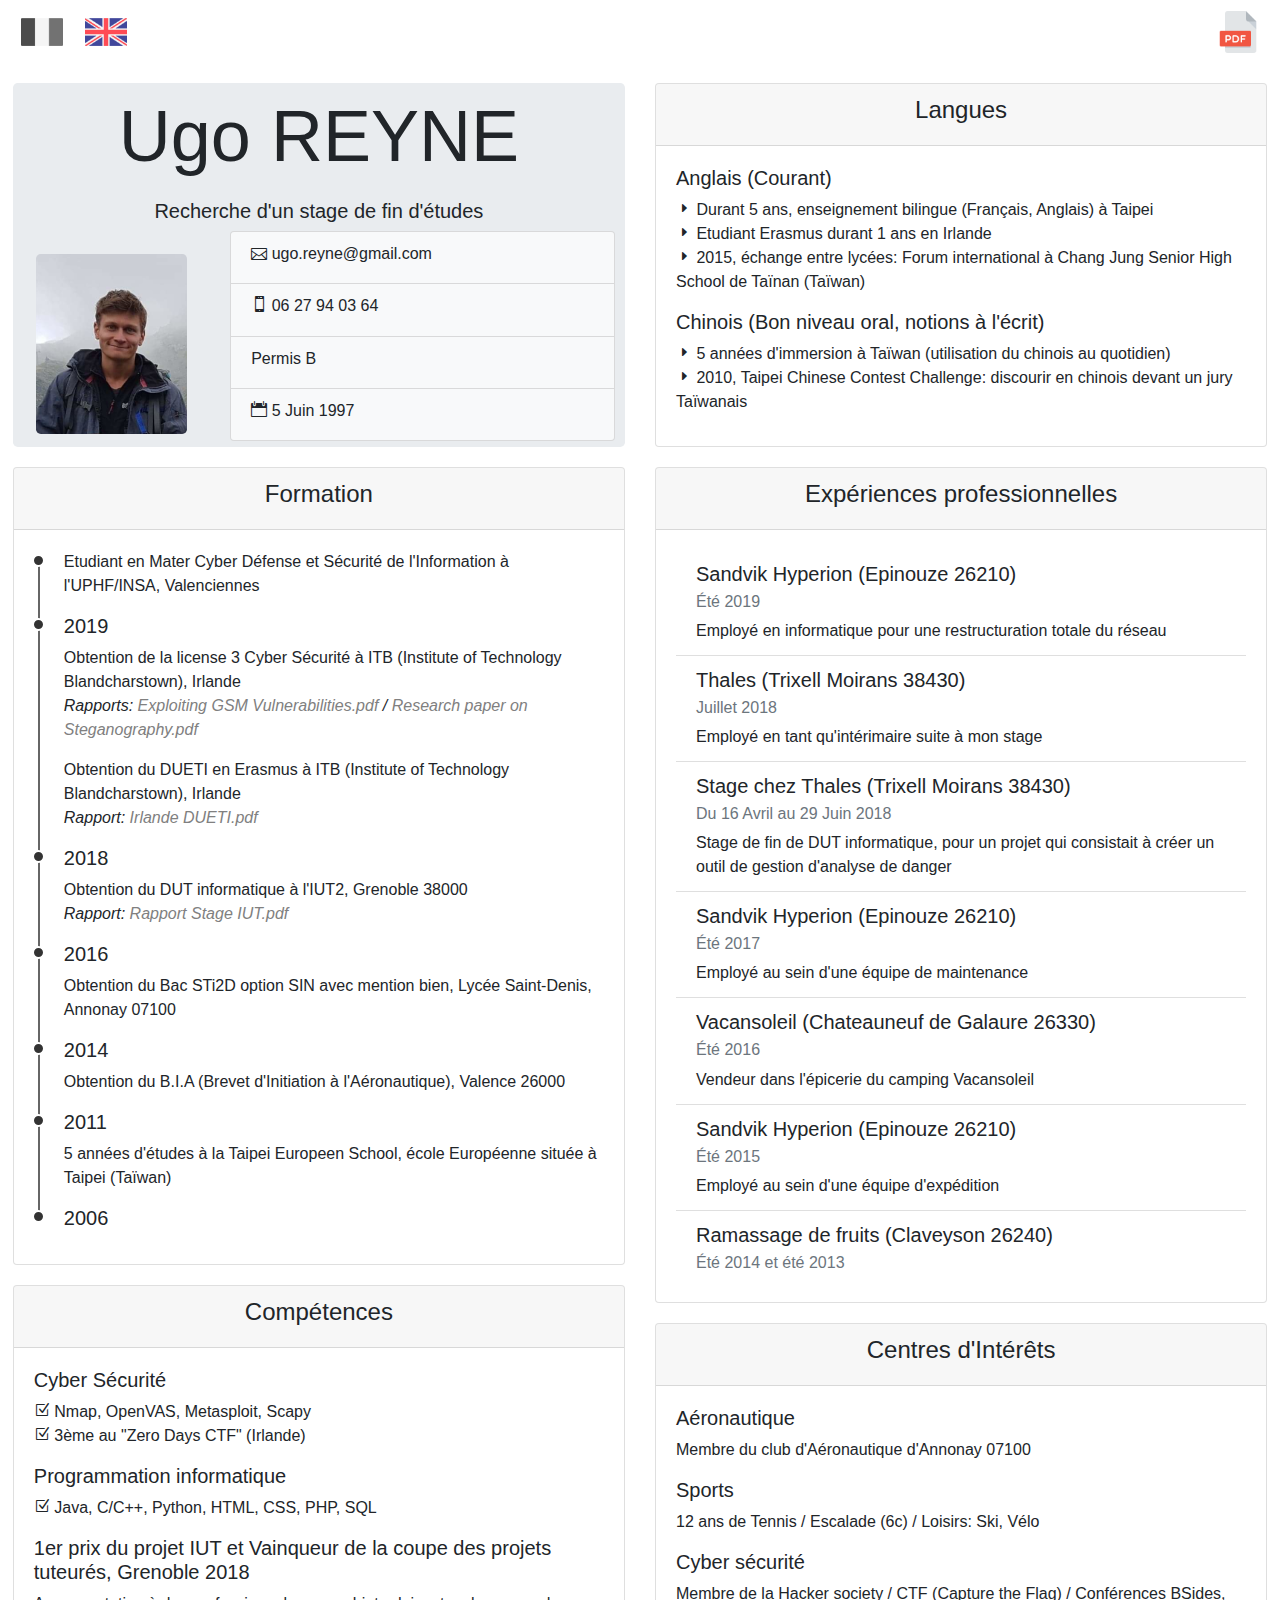
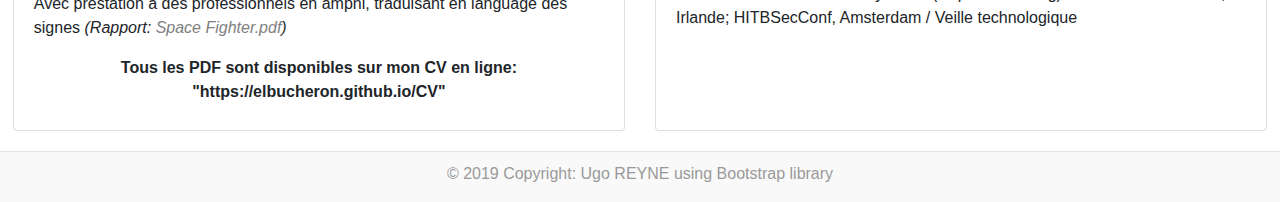
==== index.html @ 51e9a71b "Added preference text" ====
<!DOCTYPE html>
<html lang="fr">
  <head>
    <title>CV Ugo REYNE</title>
    <meta charset="utf-8">
    <meta http-equiv="X-UA-Compatible" content="IE=edge">
    <meta name="viewport" content="width=device-width, initial-scale=1">
    <link href="bootstrap/css/bootstrap.min.css" rel="stylesheet">
    <link href="css/style.css" rel="stylesheet">
    <link href="css/responsive.css" rel="stylesheet">
    <link href="css/font.css" rel="stylesheet">
  </head>
  <body>

    <!-- Header -->
    <div class="header fixed-top">
      <div id="header-sroll" class="text-right">
        <a class="btn disable"><img src="img/fr.png" height="42" alt=""></a>
        <a href="en.html" class="btn"><img src="img/en.png" height="42" alt=""></a>
        <h3>Ugo REYNE</h3>
        <a href="files/CV_fr.pdf" class="btn"><img src="img/pdf.png" height="42" alt=""></a>
      </div>
    </div>
    <!-- ////////////////////////////////////////////////// -->


    <div class="row entete">
      <!-- Entête -->
      <div class="col-sm-6">
        <div class="jumbotron">
          <h1 class="display-3">Ugo REYNE</h1>
          <h5 class="text-center">Recherche d'un stage de fin d'études</h5>
          <div class="row">
            <div class="col-sm-4">
              <img src="img/profile.png">
            </div>
            <div class="col-sm-8">
              <ul class="list-group mb-3">
                <li class="list-group-item d-flex justify-content-between bg-light">
                  <div>
                    <h6><i aria-hidden="true" data-icon="&#xe010;"></i> ugo.reyne@gmail.com</h6>
                  </div>
                </li>
                <li class="list-group-item d-flex justify-content-between bg-light">
                  <div>
                    <h6><i aria-hidden="true" data-icon="&#xe00b;"></i> 06 27 94 03 64</h6>
                  </div>
                </li>
                <li class="list-group-item d-flex justify-content-between bg-light">
                  <div>
                    <h6>Permis B</h6>
                  </div>
                </li>
                <li class="list-group-item d-flex justify-content-between bg-light">
                  <div>
                    <h6><i aria-hidden="true" data-icon="&#xe023;"></i> 5 Juin 1997</h6>
                  </div>
                </li>
              </ul>
            </div>
          </div>
        </div>
      </div>
      <!-- ////////////////////////////////////////////////// -->


      <!-- Langues -->
        <div class="col-sm-6">
          <div class="card entete-right">
            <div class="card-header text-center"><h4>Langues</h4></div>
            <div class="card-body">
              <h5>Anglais (Courant)</h5>
              <p><i aria-hidden="true" data-icon="&#x45;"></i> Durant 5 ans, enseignement bilingue (Français, Anglais) à Taipei <br>
                 <i aria-hidden="true" data-icon="&#x45;"></i> Etudiant Erasmus durant 1 ans en Irlande <br>
                 <i aria-hidden="true" data-icon="&#x45;"></i> 2015, échange entre lycées: Forum international à Chang Jung Senior High School de Taïnan (Taïwan)</p>

              <h5>Chinois (Bon niveau oral, notions à l'écrit)</h5>
              <p><i aria-hidden="true" data-icon="&#x45;"></i> 5 années d'immersion à Taïwan (utilisation du chinois au quotidien) <br>
                 <i aria-hidden="true" data-icon="&#x45;"></i> 2010, Taipei Chinese Contest Challenge: discourir en chinois devant un jury Taïwanais</p>
            </div>
          </div>
        </div>
        <!-- //////////////////////////////////////////////////////////////////// -->
      </div>


    <div class="row">
      <div class="col-sm-6">
        <!-- Formations -->
        <div class="card">
          <div class="card-header text-center"><h4>Formation</h4></div>
          <div class="card-body">
            <div class="info_timeline">
              <ul>
                  <li class="clearfix top">
                      <div class="dot"><b></b></div>
                      <div class="con">
                          <!-- <h5>Aujourd'hui</h5> -->
                          <p>Etudiant en Mater Cyber Défense et Sécurité de l'Information à l'UPHF/INSA, Valenciennes</p>
                      </div>
                  </li>
                  <li class="clearfix">
                      <div class="dot"><b></b></div>
                      <div class="con">
                          <h5>2019</h5>
                          <p>
                            Obtention de la license 3 Cyber Sécurité à ITB (Institute of Technology Blandcharstown), Irlande <br>
                            <em>Rapports: <a href="files/reports/Exploiting_GSM_Vulnerabilities.pdf">Exploiting GSM Vulnerabilities.pdf</a>
                             / <a href="files/reports/Research_paper_on_Steganography.pdf">Research paper on Steganography.pdf</a></em>
                          </p>

                          <p>
                            Obtention du DUETI en Erasmus à ITB (Institute of Technology Blandcharstown), Irlande <br>
                            <em>Rapport: <a href="files/reports/Irlande_DUETI_REYNE_Ugo.pdf">Irlande DUETI.pdf</a></em>
                          <p>
                      </div>
                  </li>
                  <li class="clearfix">
                      <div class="dot"><b></b></div>
                      <div class="con">
                          <h5>2018</h5>
                          <p>
                            Obtention du DUT informatique à l'IUT2, Grenoble 38000 <br>
                            <em>Rapport: <a href="files/reports/Rapport-Stage-IUT_REYNE-Ugo.pdf">Rapport Stage IUT.pdf</a></em>
                          </p>
                      </div>
                  </li>
                  <li class="clearfix">
                      <div class="dot"><b></b></div>
                      <div class="con">
                          <h5>2016</h5>
                          <p>Obtention du Bac STi2D option SIN avec mention bien, Lycée Saint-Denis, Annonay 07100</p>
                      </div>
                  </li>
                  <li class="clearfix">
                      <div class="dot"><b></b></div>
                      <div class="con">
                          <h5>2014</h5>
                          <p>Obtention du B.I.A (Brevet d'Initiation à l'Aéronautique), Valence 26000</p>
                      </div>
                  </li>
                  <li class="clearfix">
                      <div class="dot"><b></b></div>
                      <div class="con">
                          <h5>2011</h5>
                          <p>5 années d'études à la Taipei Europeen School, école Européenne située à Taipei (Taïwan)</p>
                      </div>
                  </li>
                  <li class="clearfix bottom">
                      <div class="dot"><b></b></div>
                      <div class="con">
                          <h5>2006</h5>
                      </div>
                  </li>
              </ul>
            </div>
          </div>
        </div>
        <!-- //////////////////////////////////////////////////////////////////// -->


        <!-- Compétences -->
        <div class="card card-bottom">
          <div class="card-header text-center"><h4>Compétences</h4></div>
          <div class="card-body">
            <h5>Cyber Sécurité</h5>
            <p><i aria-hidden="true" data-icon="&#x5a;"></i> Nmap, OpenVAS, Metasploit, Scapy<br>
               <i aria-hidden="true" data-icon="&#x5a;"></i> 3ème au "Zero Days CTF" (Irlande)</p>

            <h5>Programmation informatique</h5>
            <p><i aria-hidden="true" data-icon="&#x5a;"></i> Java, C/C++, Python, HTML, CSS, PHP, SQL</p>

            <h5>1er prix du projet IUT et Vainqueur de la coupe des projets tuteurés, Grenoble 2018</h5>
            <p>
              Avec prestation à des professionnels en amphi, traduisant en language des signes
              <em>(Rapport: <a href="files/reports/Space_Fighter.pdf">Space Fighter.pdf</a>)</em>
            </p>

            <p class="text-center"><b>Tous les PDF sont disponibles sur mon CV en ligne: "https://elbucheron.github.io/CV"</b></p>
          </div>
        </div>
        <!-- //////////////////////////////////////////////////////////////////// -->
      </div>


      <div class="col-sm-6">
        <!-- Experiences Professionnelles -->
        <div class="card">
          <div class="card-header text-center"><h4>Expériences professionnelles</h4></div>
          <div class="card-body">
            <ul class="list-group list-group-flush">
              <li class="list-group-item">
                <h5 class="card-title">Sandvik Hyperion (Epinouze 26210)</h5>
                <h6 class="card-subtitle mb-2 text-muted">Été 2019</h6>
                <p class="card-text">Employé en informatique pour une restructuration totale du réseau</p>
              </li>

              <li class="list-group-item">
                <h5 class="card-title">Thales (Trixell Moirans 38430)</h5>
                <h6 class="card-subtitle mb-2 text-muted">Juillet 2018</h6>
                <p class="card-text">Employé en tant qu'intérimaire suite à mon stage</p>
              </li>

              <li class="list-group-item">
                <h5 class="card-title">Stage chez Thales (Trixell Moirans 38430)</h5>
                <h6 class="card-subtitle mb-2 text-muted">Du 16 Avril au 29 Juin 2018</h6>
                <p class="card-text">Stage de fin de DUT informatique, pour un projet qui consistait à créer un outil de gestion d'analyse de danger</p>
              </li>

              <li class="list-group-item">
                <h5 class="card-title">Sandvik Hyperion (Epinouze 26210)</h5>
                <h6 class="card-subtitle mb-2 text-muted">Été 2017</h6>
                <p class="card-text">Employé au sein d'une équipe de maintenance</p>
              </li>

              <li class="list-group-item">
                <h5 class="card-title">Vacansoleil (Chateauneuf de Galaure 26330)</h5>
                <h6 class="card-subtitle mb-2 text-muted">Été 2016</h6>
                <p class="card-text">Vendeur dans l'épicerie du camping Vacansoleil</p>
              </li>

              <li class="list-group-item">
                <h5 class="card-title">Sandvik Hyperion (Epinouze 26210)</h5>
                <h6 class="card-subtitle mb-2 text-muted">Été 2015</h6>
                <p class="card-text">Employé au sein d'une équipe d'expédition</p>
              </li>

              <li class="list-group-item">
                <h5 class="card-title">Ramassage de fruits (Claveyson 26240)</h5>
                <h6 class="card-subtitle mb-2 text-muted">Été 2014 et été 2013</h6>
              </li>
            </ul>
          </div>
        </div>
        <!-- //////////////////////////////////////////////////////////////////// -->


        <!-- Centres d'Intérêt -->
        <div class="card card-bottom">
          <div class="card-header text-center"><h4>Centres d'Intérêts</h4></div>
          <div class="card-body">
            <h5>Aéronautique</h5>
            <p>Membre du club d'Aéronautique d'Annonay 07100</p>

            <h5>Sports</h5>
            <p>12 ans de Tennis / Escalade (6c) / Loisirs: Ski, Vélo</p>

            <h5>Cyber sécurité</h5>
            <p>Membre de la Hacker society / CTF (Capture the Flag) / Conférences BSides, Irlande; HITBSecConf, Amsterdam / Veille technologique</p>
          </div>
        </div>
        <!-- //////////////////////////////////////////////////////////////////// -->
      </div>

  </body>


  <!-- Footer -->
  <footer class="blog-footer">
    <p>© 2019 Copyright: Ugo REYNE using Bootstrap library</p>
  </footer>
  <!-- Footer -->


  <script src="https://ajax.googleapis.com/ajax/libs/jquery/1.12.4/jquery.min.js"></script>
  <script src="bootstrap/js/bootstrap.min.js"></script>
  <script src="js/header.js"></script>
</html>
---- css/style.css ----
body {
	width: 99%;
	padding-left: 1%;
	padding-top: 1%;
}

.col-sm-6 {
	display: flex;
	flex-direction: column;
	align-items: stretch;
}

.card {
	margin-bottom: 20px;
}

.card-body {
	padding-bottom: 10px;
}

.card-bottom {
	flex: 1;
}

.entete {
	margin-top: 70px;
}

.entete img {
	max-width: 90%;
	max-height: 80%;
	border-radius: .3rem;
	width: auto;
    height: auto;
    position: absolute;
    top: 0;
    bottom: 0;
    left: 0;
    right: 0;
    margin: auto;
}

i {
	font-style: normal;
}

a {
  color: gray;
  text-decoration: none;
}

a:hover {
  color: white;
  background-color: gray;
  text-decoration: none;
}

.entete-right {
	height: 100%;
}

.jumbotron {
	padding: 10px;
	height: calc(100% - 20px);
	margin: 0px;
}

.jumbotron .display-3 {
	margin-bottom: 20px;
	margin-top: 0px;
	text-align: center;
}

.blog-footer {
    width: 100%;
    color: #999;
    padding-top: 10px;
    text-align: center;
    background-color: #f9f9f9;
    border-top: .05rem solid #e5e5e5;
}

/*Header*/
.header {
    height: 65px;
}

#header-sroll {
	display: flex;
	flex-direction: row;
	justify-content: center;
    position:fixed;
    height: 65px;
    padding: 10px;
    left:0;
    top:0;
    width:100%;
    -ms-transition:     all 0.3s ease-out;
    -moz-transition:    all 0.3s ease-out;
    -webkit-transition: all 0.3s ease-out;
    -o-transition:      all 0.3s ease-out;
    transition:         all 0.3s ease-out;
}

#header-sroll .btn {
	padding: 0px;
	margin-left: 10px;
	margin-right: 10px;
}

#header-sroll .disable {
	cursor: not-allowed;
	-webkit-filter: grayscale(100%);
	filter: grayscale(100%);
}

#header-sroll h3 {
	visibility: hidden;
	text-align: center;
	flex: 1;
}

#header-sroll img:hover {
  -webkit-filter: grayscale(100%) blur(1px);
  filter: grayscale(100%) blur(1px);
}

#header-sroll.small {
  background:#e9ecef;
  padding: 3px;
  height: 45px;
  width: 99.5%;
  line-height: 35px;
  border: .05rem solid #ccc;
  margin: 4px;
  border-radius: 5px;
}

#header-sroll.small img {
	height: 32px;
}

#header-sroll.small h3 {
	visibility: visible;
}
/*//////////////////////////////////////////////////////*/


/*Timeline*/
.info_timeline ul li {
	list-style: none;
	position: relative;
	overflow: hidden;
}

.info_timeline ul {
	padding: 0px;
}

.info_timeline ul li .dot {
	width: 2px; height: 100%;
	position: absolute;
	left: 4px; top: 0;
	background-color: #666;
}
.info_timeline ul li .dot b {
	border-radius: 100%;
	-webkit-border-radius: 100%;
	-moz-border-radius: 100%;
	width: 13px; height: 13px;
	position: absolute;
	left: -6px;
	top: 4px;
	background-color: #333;
	border: 2px #fff solid;
}
.info_timeline ul li.top .dot {
	top: 10px;
}
.info_timeline ul li.top .dot b {
	top: -6px;
}
.info_timeline ul li.bottom .dot {
	height: 10px;
}
.info_timeline ul li.top .dot b {
	top: -6px;
}
.info_timeline ul li .con {
	padding-left: 30px;
}
.info_timeline ul li .con p.desc,.info_timeline ul.focus li.curr .con p.desc {
	color: #999;
}
.info_timeline ul.focus li.curr .dot b {
	background-color: #109d59;
}
.info_timeline ul.focus li .dot,.info_timeline ul.focus li .dot b {
	background-color: #bbb;
}
.info_timeline ul.focus li .con h3,.info_timeline ul.focus li .con p,.info_timeline ul.focus li .con p.desc {
	color: #bbb;
}

.info_timeline dl dt {
	float: left;
	line-height: 25px;
	color: #999;
}
.info_timeline dl dt h6 {
	font-size: 16px;
	color: #595959;
	font-style: italic;
}
.info_timeline h2 {
	font-size: 20px;
	color: #333;
	padding-top: 10px;
	padding-left: 30%;
}
.info_timeline dl dt em {
	color: #ccc;
	margin-left: 3px;
}
.info_timeline dl dd {
	float: right;
	line-height: 25px;
}
.info_timeline dl dd b,.info_timeline dl dd em {
	border-radius: 100%;
	-webkit-border-radius: 100%;
	-moz-border-radius: 100%;
	float: left; width: 10px;
	height: 10px;
	margin: 7px 5px 0 0;
}
.info_timeline dl dd b {
	background-color: #666;
}
.info_timeline dl dd em {
	background-color: #ddd;
}
/*//////////////////////////////////////////////////////*/
---- css/responsive.css ----
@media print {
	body {
		padding: 0px;
		width: 100%;
	}

	.header, .blog-footer {
		display: none;
	}

	.entete {
		margin-top: 0px;
	}

	.info_timeline ul li .con h5 {
		margin-bottom: 0;
	}
	.info_timeline ul li .con p {
		margin-bottom: 12px;
	}
}
---- css/font.css ----
@font-face {
	font-family: 'ElegantIcons';
	src:url('../fonts/ElegantIcons.eot');
	src:url('../fonts/ElegantIcons.eot?#iefix') format('embedded-opentype'),
		url('../fonts/ElegantIcons.woff') format('woff'),
		url('../fonts/ElegantIcons.ttf') format('truetype'),
		url('../fonts/ElegantIcons.svg#ElegantIcons') format('svg');
	font-weight: normal;
	font-style: normal;
}

/* Use the following CSS code if you want to use data attributes for inserting your icons */
[data-icon]:before {
	font-family: 'ElegantIcons';
	content: attr(data-icon);
	speak: none;
	font-weight: normal;
	font-variant: normal;
	text-transform: none;
	line-height: 1;
	-webkit-font-smoothing: antialiased;
	-moz-osx-font-smoothing: grayscale;
}

/* Use the following CSS code if you want to have a class per icon */
/*
Instead of a list of all class selectors,
you can use the generic selector below, but it's slower:
[class*="your-class-prefix"] {
*/
.arrow_up, .arrow_down, .arrow_left, .arrow_right, .arrow_left-up, .arrow_right-up, .arrow_right-down, .arrow_left-down, .arrow-up-down, .arrow_up-down_alt, .arrow_left-right_alt, .arrow_left-right, .arrow_expand_alt2, .arrow_expand_alt, .arrow_condense, .arrow_expand, .arrow_move, .arrow_carrot-up, .arrow_carrot-down, .arrow_carrot-left, .arrow_carrot-right, .arrow_carrot-2up, .arrow_carrot-2down, .arrow_carrot-2left, .arrow_carrot-2right, .arrow_carrot-up_alt2, .arrow_carrot-down_alt2, .arrow_carrot-left_alt2, .arrow_carrot-right_alt2, .arrow_carrot-2up_alt2, .arrow_carrot-2down_alt2, .arrow_carrot-2left_alt2, .arrow_carrot-2right_alt2, .arrow_triangle-up, .arrow_triangle-down, .arrow_triangle-left, .arrow_triangle-right, .arrow_triangle-up_alt2, .arrow_triangle-down_alt2, .arrow_triangle-left_alt2, .arrow_triangle-right_alt2, .arrow_back, .icon_minus-06, .icon_plus, .icon_close, .icon_check, .icon_minus_alt2, .icon_plus_alt2, .icon_close_alt2, .icon_check_alt2, .icon_zoom-out_alt, .icon_zoom-in_alt, .icon_search, .icon_box-empty, .icon_box-selected, .icon_minus-box, .icon_plus-box, .icon_box-checked, .icon_circle-empty, .icon_circle-slelected, .icon_stop_alt2, .icon_stop, .icon_pause_alt2, .icon_pause, .icon_menu, .icon_menu-square_alt2, .icon_menu-circle_alt2, .icon_ul, .icon_ol, .icon_adjust-horiz, .icon_adjust-vert, .icon_document_alt, .icon_documents_alt, .icon_pencil, .icon_pencil-edit_alt, .icon_pencil-edit, .icon_folder-alt, .icon_folder-open_alt, .icon_folder-add_alt, .icon_info_alt, .icon_error-oct_alt, .icon_error-circle_alt, .icon_error-triangle_alt, .icon_question_alt2, .icon_question, .icon_comment_alt, .icon_chat_alt, .icon_vol-mute_alt, .icon_volume-low_alt, .icon_volume-high_alt, .icon_quotations, .icon_quotations_alt2, .icon_clock_alt, .icon_lock_alt, .icon_lock-open_alt, .icon_key_alt, .icon_cloud_alt, .icon_cloud-upload_alt, .icon_cloud-download_alt, .icon_image, .icon_images, .icon_lightbulb_alt, .icon_gift_alt, .icon_house_alt, .icon_genius, .icon_mobile, .icon_tablet, .icon_laptop, .icon_desktop, .icon_camera_alt, .icon_mail_alt, .icon_cone_alt, .icon_ribbon_alt, .icon_bag_alt, .icon_creditcard, .icon_cart_alt, .icon_paperclip, .icon_tag_alt, .icon_tags_alt, .icon_trash_alt, .icon_cursor_alt, .icon_mic_alt, .icon_compass_alt, .icon_pin_alt, .icon_pushpin_alt, .icon_map_alt, .icon_drawer_alt, .icon_toolbox_alt, .icon_book_alt, .icon_calendar, .icon_film, .icon_table, .icon_contacts_alt, .icon_headphones, .icon_lifesaver, .icon_piechart, .icon_refresh, .icon_link_alt, .icon_link, .icon_loading, .icon_blocked, .icon_archive_alt, .icon_heart_alt, .icon_star_alt, .icon_star-half_alt, .icon_star, .icon_star-half, .icon_tools, .icon_tool, .icon_cog, .icon_cogs, .arrow_up_alt, .arrow_down_alt, .arrow_left_alt, .arrow_right_alt, .arrow_left-up_alt, .arrow_right-up_alt, .arrow_right-down_alt, .arrow_left-down_alt, .arrow_condense_alt, .arrow_expand_alt3, .arrow_carrot_up_alt, .arrow_carrot-down_alt, .arrow_carrot-left_alt, .arrow_carrot-right_alt, .arrow_carrot-2up_alt, .arrow_carrot-2dwnn_alt, .arrow_carrot-2left_alt, .arrow_carrot-2right_alt, .arrow_triangle-up_alt, .arrow_triangle-down_alt, .arrow_triangle-left_alt, .arrow_triangle-right_alt, .icon_minus_alt, .icon_plus_alt, .icon_close_alt, .icon_check_alt, .icon_zoom-out, .icon_zoom-in, .icon_stop_alt, .icon_menu-square_alt, .icon_menu-circle_alt, .icon_document, .icon_documents, .icon_pencil_alt, .icon_folder, .icon_folder-open, .icon_folder-add, .icon_folder_upload, .icon_folder_download, .icon_info, .icon_error-circle, .icon_error-oct, .icon_error-triangle, .icon_question_alt, .icon_comment, .icon_chat, .icon_vol-mute, .icon_volume-low, .icon_volume-high, .icon_quotations_alt, .icon_clock, .icon_lock, .icon_lock-open, .icon_key, .icon_cloud, .icon_cloud-upload, .icon_cloud-download, .icon_lightbulb, .icon_gift, .icon_house, .icon_camera, .icon_mail, .icon_cone, .icon_ribbon, .icon_bag, .icon_cart, .icon_tag, .icon_tags, .icon_trash, .icon_cursor, .icon_mic, .icon_compass, .icon_pin, .icon_pushpin, .icon_map, .icon_drawer, .icon_toolbox, .icon_book, .icon_contacts, .icon_archive, .icon_heart, .icon_profile, .icon_group, .icon_grid-2x2, .icon_grid-3x3, .icon_music, .icon_pause_alt, .icon_phone, .icon_upload, .icon_download, .social_facebook, .social_twitter, .social_pinterest, .social_googleplus, .social_tumblr, .social_tumbleupon, .social_wordpress, .social_instagram, .social_dribbble, .social_vimeo, .social_linkedin, .social_rss, .social_deviantart, .social_share, .social_myspace, .social_skype, .social_youtube, .social_picassa, .social_googledrive, .social_flickr, .social_blogger, .social_spotify, .social_delicious, .social_facebook_circle, .social_twitter_circle, .social_pinterest_circle, .social_googleplus_circle, .social_tumblr_circle, .social_stumbleupon_circle, .social_wordpress_circle, .social_instagram_circle, .social_dribbble_circle, .social_vimeo_circle, .social_linkedin_circle, .social_rss_circle, .social_deviantart_circle, .social_share_circle, .social_myspace_circle, .social_skype_circle, .social_youtube_circle, .social_picassa_circle, .social_googledrive_alt2, .social_flickr_circle, .social_blogger_circle, .social_spotify_circle, .social_delicious_circle, .social_facebook_square, .social_twitter_square, .social_pinterest_square, .social_googleplus_square, .social_tumblr_square, .social_stumbleupon_square, .social_wordpress_square, .social_instagram_square, .social_dribbble_square, .social_vimeo_square, .social_linkedin_square, .social_rss_square, .social_deviantart_square, .social_share_square, .social_myspace_square, .social_skype_square, .social_youtube_square, .social_picassa_square, .social_googledrive_square, .social_flickr_square, .social_blogger_square, .social_spotify_square, .social_delicious_square, .icon_printer, .icon_calulator, .icon_building, .icon_floppy, .icon_drive, .icon_search-2, .icon_id, .icon_id-2, .icon_puzzle, .icon_like, .icon_dislike, .icon_mug, .icon_currency, .icon_wallet, .icon_pens, .icon_easel, .icon_flowchart, .icon_datareport, .icon_briefcase, .icon_shield, .icon_percent, .icon_globe, .icon_globe-2, .icon_target, .icon_hourglass, .icon_balance, .icon_rook, .icon_printer-alt, .icon_calculator_alt, .icon_building_alt, .icon_floppy_alt, .icon_drive_alt, .icon_search_alt, .icon_id_alt, .icon_id-2_alt, .icon_puzzle_alt, .icon_like_alt, .icon_dislike_alt, .icon_mug_alt, .icon_currency_alt, .icon_wallet_alt, .icon_pens_alt, .icon_easel_alt, .icon_flowchart_alt, .icon_datareport_alt, .icon_briefcase_alt, .icon_shield_alt, .icon_percent_alt, .icon_globe_alt, .icon_clipboard {
	font-family: 'ElegantIcons';
	speak: none;
	font-style: normal;
	font-weight: normal;
	font-variant: normal;
	text-transform: none;
	line-height: 1;
	-webkit-font-smoothing: antialiased;
}
.arrow_up:before {
	content: "\21";
}
.arrow_down:before {
	content: "\22";
}
.arrow_left:before {
	content: "\23";
}
.arrow_right:before {
	content: "\24";
}
.arrow_left-up:before {
	content: "\25";
}
.arrow_right-up:before {
	content: "\26";
}
.arrow_right-down:before {
	content: "\27";
}
.arrow_left-down:before {
	content: "\28";
}
.arrow-up-down:before {
	content: "\29";
}
.arrow_up-down_alt:before {
	content: "\2a";
}
.arrow_left-right_alt:before {
	content: "\2b";
}
.arrow_left-right:before {
	content: "\2c";
}
.arrow_expand_alt2:before {
	content: "\2d";
}
.arrow_expand_alt:before {
	content: "\2e";
}
.arrow_condense:before {
	content: "\2f";
}
.arrow_expand:before {
	content: "\30";
}
.arrow_move:before {
	content: "\31";
}
.arrow_carrot-up:before {
	content: "\32";
}
.arrow_carrot-down:before {
	content: "\33";
}
.arrow_carrot-left:before {
	content: "\34";
}
.arrow_carrot-right:before {
	content: "\35";
}
.arrow_carrot-2up:before {
	content: "\36";
}
.arrow_carrot-2down:before {
	content: "\37";
}
.arrow_carrot-2left:before {
	content: "\38";
}
.arrow_carrot-2right:before {
	content: "\39";
}
.arrow_carrot-up_alt2:before {
	content: "\3a";
}
.arrow_carrot-down_alt2:before {
	content: "\3b";
}
.arrow_carrot-left_alt2:before {
	content: "\3c";
}
.arrow_carrot-right_alt2:before {
	content: "\3d";
}
.arrow_carrot-2up_alt2:before {
	content: "\3e";
}
.arrow_carrot-2down_alt2:before {
	content: "\3f";
}
.arrow_carrot-2left_alt2:before {
	content: "\40";
}
.arrow_carrot-2right_alt2:before {
	content: "\41";
}
.arrow_triangle-up:before {
	content: "\42";
}
.arrow_triangle-down:before {
	content: "\43";
}
.arrow_triangle-left:before {
	content: "\44";
}
.arrow_triangle-right:before {
	content: "\45";
}
.arrow_triangle-up_alt2:before {
	content: "\46";
}
.arrow_triangle-down_alt2:before {
	content: "\47";
}
.arrow_triangle-left_alt2:before {
	content: "\48";
}
.arrow_triangle-right_alt2:before {
	content: "\49";
}
.arrow_back:before {
	content: "\4a";
}
.icon_minus-06:before {
	content: "\4b";
}
.icon_plus:before {
	content: "\4c";
}
.icon_close:before {
	content: "\4d";
}
.icon_check:before {
	content: "\4e";
}
.icon_minus_alt2:before {
	content: "\4f";
}
.icon_plus_alt2:before {
	content: "\50";
}
.icon_close_alt2:before {
	content: "\51";
}
.icon_check_alt2:before {
	content: "\52";
}
.icon_zoom-out_alt:before {
	content: "\53";
}
.icon_zoom-in_alt:before {
	content: "\54";
}
.icon_search:before {
	content: "\55";
}
.icon_box-empty:before {
	content: "\56";
}
.icon_box-selected:before {
	content: "\57";
}
.icon_minus-box:before {
	content: "\58";
}
.icon_plus-box:before {
	content: "\59";
}
.icon_box-checked:before {
	content: "\5a";
}
.icon_circle-empty:before {
	content: "\5b";
}
.icon_circle-slelected:before {
	content: "\5c";
}
.icon_stop_alt2:before {
	content: "\5d";
}
.icon_stop:before {
	content: "\5e";
}
.icon_pause_alt2:before {
	content: "\5f";
}
.icon_pause:before {
	content: "\60";
}
.icon_menu:before {
	content: "\61";
}
.icon_menu-square_alt2:before {
	content: "\62";
}
.icon_menu-circle_alt2:before {
	content: "\63";
}
.icon_ul:before {
	content: "\64";
}
.icon_ol:before {
	content: "\65";
}
.icon_adjust-horiz:before {
	content: "\66";
}
.icon_adjust-vert:before {
	content: "\67";
}
.icon_document_alt:before {
	content: "\68";
}
.icon_documents_alt:before {
	content: "\69";
}
.icon_pencil:before {
	content: "\6a";
}
.icon_pencil-edit_alt:before {
	content: "\6b";
}
.icon_pencil-edit:before {
	content: "\6c";
}
.icon_folder-alt:before {
	content: "\6d";
}
.icon_folder-open_alt:before {
	content: "\6e";
}
.icon_folder-add_alt:before {
	content: "\6f";
}
.icon_info_alt:before {
	content: "\70";
}
.icon_error-oct_alt:before {
	content: "\71";
}
.icon_error-circle_alt:before {
	content: "\72";
}
.icon_error-triangle_alt:before {
	content: "\73";
}
.icon_question_alt2:before {
	content: "\74";
}
.icon_question:before {
	content: "\75";
}
.icon_comment_alt:before {
	content: "\76";
}
.icon_chat_alt:before {
	content: "\77";
}
.icon_vol-mute_alt:before {
	content: "\78";
}
.icon_volume-low_alt:before {
	content: "\79";
}
.icon_volume-high_alt:before {
	content: "\7a";
}
.icon_quotations:before {
	content: "\7b";
}
.icon_quotations_alt2:before {
	content: "\7c";
}
.icon_clock_alt:before {
	content: "\7d";
}
.icon_lock_alt:before {
	content: "\7e";
}
.icon_lock-open_alt:before {
	content: "\e000";
}
.icon_key_alt:before {
	content: "\e001";
}
.icon_cloud_alt:before {
	content: "\e002";
}
.icon_cloud-upload_alt:before {
	content: "\e003";
}
.icon_cloud-download_alt:before {
	content: "\e004";
}
.icon_image:before {
	content: "\e005";
}
.icon_images:before {
	content: "\e006";
}
.icon_lightbulb_alt:before {
	content: "\e007";
}
.icon_gift_alt:before {
	content: "\e008";
}
.icon_house_alt:before {
	content: "\e009";
}
.icon_genius:before {
	content: "\e00a";
}
.icon_mobile:before {
	content: "\e00b";
}
.icon_tablet:before {
	content: "\e00c";
}
.icon_laptop:before {
	content: "\e00d";
}
.icon_desktop:before {
	content: "\e00e";
}
.icon_camera_alt:before {
	content: "\e00f";
}
.icon_mail_alt:before {
	content: "\e010";
}
.icon_cone_alt:before {
	content: "\e011";
}
.icon_ribbon_alt:before {
	content: "\e012";
}
.icon_bag_alt:before {
	content: "\e013";
}
.icon_creditcard:before {
	content: "\e014";
}
.icon_cart_alt:before {
	content: "\e015";
}
.icon_paperclip:before {
	content: "\e016";
}
.icon_tag_alt:before {
	content: "\e017";
}
.icon_tags_alt:before {
	content: "\e018";
}
.icon_trash_alt:before {
	content: "\e019";
}
.icon_cursor_alt:before {
	content: "\e01a";
}
.icon_mic_alt:before {
	content: "\e01b";
}
.icon_compass_alt:before {
	content: "\e01c";
}
.icon_pin_alt:before {
	content: "\e01d";
}
.icon_pushpin_alt:before {
	content: "\e01e";
}
.icon_map_alt:before {
	content: "\e01f";
}
.icon_drawer_alt:before {
	content: "\e020";
}
.icon_toolbox_alt:before {
	content: "\e021";
}
.icon_book_alt:before {
	content: "\e022";
}
.icon_calendar:before {
	content: "\e023";
}
.icon_film:before {
	content: "\e024";
}
.icon_table:before {
	content: "\e025";
}
.icon_contacts_alt:before {
	content: "\e026";
}
.icon_headphones:before {
	content: "\e027";
}
.icon_lifesaver:before {
	content: "\e028";
}
.icon_piechart:before {
	content: "\e029";
}
.icon_refresh:before {
	content: "\e02a";
}
.icon_link_alt:before {
	content: "\e02b";
}
.icon_link:before {
	content: "\e02c";
}
.icon_loading:before {
	content: "\e02d";
}
.icon_blocked:before {
	content: "\e02e";
}
.icon_archive_alt:before {
	content: "\e02f";
}
.icon_heart_alt:before {
	content: "\e030";
}
.icon_star_alt:before {
	content: "\e031";
}
.icon_star-half_alt:before {
	content: "\e032";
}
.icon_star:before {
	content: "\e033";
}
.icon_star-half:before {
	content: "\e034";
}
.icon_tools:before {
	content: "\e035";
}
.icon_tool:before {
	content: "\e036";
}
.icon_cog:before {
	content: "\e037";
}
.icon_cogs:before {
	content: "\e038";
}
.arrow_up_alt:before {
	content: "\e039";
}
.arrow_down_alt:before {
	content: "\e03a";
}
.arrow_left_alt:before {
	content: "\e03b";
}
.arrow_right_alt:before {
	content: "\e03c";
}
.arrow_left-up_alt:before {
	content: "\e03d";
}
.arrow_right-up_alt:before {
	content: "\e03e";
}
.arrow_right-down_alt:before {
	content: "\e03f";
}
.arrow_left-down_alt:before {
	content: "\e040";
}
.arrow_condense_alt:before {
	content: "\e041";
}
.arrow_expand_alt3:before {
	content: "\e042";
}
.arrow_carrot_up_alt:before {
	content: "\e043";
}
.arrow_carrot-down_alt:before {
	content: "\e044";
}
.arrow_carrot-left_alt:before {
	content: "\e045";
}
.arrow_carrot-right_alt:before {
	content: "\e046";
}
.arrow_carrot-2up_alt:before {
	content: "\e047";
}
.arrow_carrot-2dwnn_alt:before {
	content: "\e048";
}
.arrow_carrot-2left_alt:before {
	content: "\e049";
}
.arrow_carrot-2right_alt:before {
	content: "\e04a";
}
.arrow_triangle-up_alt:before {
	content: "\e04b";
}
.arrow_triangle-down_alt:before {
	content: "\e04c";
}
.arrow_triangle-left_alt:before {
	content: "\e04d";
}
.arrow_triangle-right_alt:before {
	content: "\e04e";
}
.icon_minus_alt:before {
	content: "\e04f";
}
.icon_plus_alt:before {
	content: "\e050";
}
.icon_close_alt:before {
	content: "\e051";
}
.icon_check_alt:before {
	content: "\e052";
}
.icon_zoom-out:before {
	content: "\e053";
}
.icon_zoom-in:before {
	content: "\e054";
}
.icon_stop_alt:before {
	content: "\e055";
}
.icon_menu-square_alt:before {
	content: "\e056";
}
.icon_menu-circle_alt:before {
	content: "\e057";
}
.icon_document:before {
	content: "\e058";
}
.icon_documents:before {
	content: "\e059";
}
.icon_pencil_alt:before {
	content: "\e05a";
}
.icon_folder:before {
	content: "\e05b";
}
.icon_folder-open:before {
	content: "\e05c";
}
.icon_folder-add:before {
	content: "\e05d";
}
.icon_folder_upload:before {
	content: "\e05e";
}
.icon_folder_download:before {
	content: "\e05f";
}
.icon_info:before {
	content: "\e060";
}
.icon_error-circle:before {
	content: "\e061";
}
.icon_error-oct:before {
	content: "\e062";
}
.icon_error-triangle:before {
	content: "\e063";
}
.icon_question_alt:before {
	content: "\e064";
}
.icon_comment:before {
	content: "\e065";
}
.icon_chat:before {
	content: "\e066";
}
.icon_vol-mute:before {
	content: "\e067";
}
.icon_volume-low:before {
	content: "\e068";
}
.icon_volume-high:before {
	content: "\e069";
}
.icon_quotations_alt:before {
	content: "\e06a";
}
.icon_clock:before {
	content: "\e06b";
}
.icon_lock:before {
	content: "\e06c";
}
.icon_lock-open:before {
	content: "\e06d";
}
.icon_key:before {
	content: "\e06e";
}
.icon_cloud:before {
	content: "\e06f";
}
.icon_cloud-upload:before {
	content: "\e070";
}
.icon_cloud-download:before {
	content: "\e071";
}
.icon_lightbulb:before {
	content: "\e072";
}
.icon_gift:before {
	content: "\e073";
}
.icon_house:before {
	content: "\e074";
}
.icon_camera:before {
	content: "\e075";
}
.icon_mail:before {
	content: "\e076";
}
.icon_cone:before {
	content: "\e077";
}
.icon_ribbon:before {
	content: "\e078";
}
.icon_bag:before {
	content: "\e079";
}
.icon_cart:before {
	content: "\e07a";
}
.icon_tag:before {
	content: "\e07b";
}
.icon_tags:before {
	content: "\e07c";
}
.icon_trash:before {
	content: "\e07d";
}
.icon_cursor:before {
	content: "\e07e";
}
.icon_mic:before {
	content: "\e07f";
}
.icon_compass:before {
	content: "\e080";
}
.icon_pin:before {
	content: "\e081";
}
.icon_pushpin:before {
	content: "\e082";
}
.icon_map:before {
	content: "\e083";
}
.icon_drawer:before {
	content: "\e084";
}
.icon_toolbox:before {
	content: "\e085";
}
.icon_book:before {
	content: "\e086";
}
.icon_contacts:before {
	content: "\e087";
}
.icon_archive:before {
	content: "\e088";
}
.icon_heart:before {
	content: "\e089";
}
.icon_profile:before {
	content: "\e08a";
}
.icon_group:before {
	content: "\e08b";
}
.icon_grid-2x2:before {
	content: "\e08c";
}
.icon_grid-3x3:before {
	content: "\e08d";
}
.icon_music:before {
	content: "\e08e";
}
.icon_pause_alt:before {
	content: "\e08f";
}
.icon_phone:before {
	content: "\e090";
}
.icon_upload:before {
	content: "\e091";
}
.icon_download:before {
	content: "\e092";
}
.social_facebook:before {
	content: "\e093";
}
.social_twitter:before {
	content: "\e094";
}
.social_pinterest:before {
	content: "\e095";
}
.social_googleplus:before {
	content: "\e096";
}
.social_tumblr:before {
	content: "\e097";
}
.social_tumbleupon:before {
	content: "\e098";
}
.social_wordpress:before {
	content: "\e099";
}
.social_instagram:before {
	content: "\e09a";
}
.social_dribbble:before {
	content: "\e09b";
}
.social_vimeo:before {
	content: "\e09c";
}
.social_linkedin:before {
	content: "\e09d";
}
.social_rss:before {
	content: "\e09e";
}
.social_deviantart:before {
	content: "\e09f";
}
.social_share:before {
	content: "\e0a0";
}
.social_myspace:before {
	content: "\e0a1";
}
.social_skype:before {
	content: "\e0a2";
}
.social_youtube:before {
	content: "\e0a3";
}
.social_picassa:before {
	content: "\e0a4";
}
.social_googledrive:before {
	content: "\e0a5";
}
.social_flickr:before {
	content: "\e0a6";
}
.social_blogger:before {
	content: "\e0a7";
}
.social_spotify:before {
	content: "\e0a8";
}
.social_delicious:before {
	content: "\e0a9";
}
.social_facebook_circle:before {
	content: "\e0aa";
}
.social_twitter_circle:before {
	content: "\e0ab";
}
.social_pinterest_circle:before {
	content: "\e0ac";
}
.social_googleplus_circle:before {
	content: "\e0ad";
}
.social_tumblr_circle:before {
	content: "\e0ae";
}
.social_stumbleupon_circle:before {
	content: "\e0af";
}
.social_wordpress_circle:before {
	content: "\e0b0";
}
.social_instagram_circle:before {
	content: "\e0b1";
}
.social_dribbble_circle:before {
	content: "\e0b2";
}
.social_vimeo_circle:before {
	content: "\e0b3";
}
.social_linkedin_circle:before {
	content: "\e0b4";
}
.social_rss_circle:before {
	content: "\e0b5";
}
.social_deviantart_circle:before {
	content: "\e0b6";
}
.social_share_circle:before {
	content: "\e0b7";
}
.social_myspace_circle:before {
	content: "\e0b8";
}
.social_skype_circle:before {
	content: "\e0b9";
}
.social_youtube_circle:before {
	content: "\e0ba";
}
.social_picassa_circle:before {
	content: "\e0bb";
}
.social_googledrive_alt2:before {
	content: "\e0bc";
}
.social_flickr_circle:before {
	content: "\e0bd";
}
.social_blogger_circle:before {
	content: "\e0be";
}
.social_spotify_circle:before {
	content: "\e0bf";
}
.social_delicious_circle:before {
	content: "\e0c0";
}
.social_facebook_square:before {
	content: "\e0c1";
}
.social_twitter_square:before {
	content: "\e0c2";
}
.social_pinterest_square:before {
	content: "\e0c3";
}
.social_googleplus_square:before {
	content: "\e0c4";
}
.social_tumblr_square:before {
	content: "\e0c5";
}
.social_stumbleupon_square:before {
	content: "\e0c6";
}
.social_wordpress_square:before {
	content: "\e0c7";
}
.social_instagram_square:before {
	content: "\e0c8";
}
.social_dribbble_square:before {
	content: "\e0c9";
}
.social_vimeo_square:before {
	content: "\e0ca";
}
.social_linkedin_square:before {
	content: "\e0cb";
}
.social_rss_square:before {
	content: "\e0cc";
}
.social_deviantart_square:before {
	content: "\e0cd";
}
.social_share_square:before {
	content: "\e0ce";
}
.social_myspace_square:before {
	content: "\e0cf";
}
.social_skype_square:before {
	content: "\e0d0";
}
.social_youtube_square:before {
	content: "\e0d1";
}
.social_picassa_square:before {
	content: "\e0d2";
}
.social_googledrive_square:before {
	content: "\e0d3";
}
.social_flickr_square:before {
	content: "\e0d4";
}
.social_blogger_square:before {
	content: "\e0d5";
}
.social_spotify_square:before {
	content: "\e0d6";
}
.social_delicious_square:before {
	content: "\e0d7";
}
.icon_printer:before {
	content: "\e103";
}
.icon_calulator:before {
	content: "\e0ee";
}
.icon_building:before {
	content: "\e0ef";
}
.icon_floppy:before {
	content: "\e0e8";
}
.icon_drive:before {
	content: "\e0ea";
}
.icon_search-2:before {
	content: "\e101";
}
.icon_id:before {
	content: "\e107";
}
.icon_id-2:before {
	content: "\e108";
}
.icon_puzzle:before {
	content: "\e102";
}
.icon_like:before {
	content: "\e106";
}
.icon_dislike:before {
	content: "\e0eb";
}
.icon_mug:before {
	content: "\e105";
}
.icon_currency:before {
	content: "\e0ed";
}
.icon_wallet:before {
	content: "\e100";
}
.icon_pens:before {
	content: "\e104";
}
.icon_easel:before {
	content: "\e0e9";
}
.icon_flowchart:before {
	content: "\e109";
}
.icon_datareport:before {
	content: "\e0ec";
}
.icon_briefcase:before {
	content: "\e0fe";
}
.icon_shield:before {
	content: "\e0f6";
}
.icon_percent:before {
	content: "\e0fb";
}
.icon_globe:before {
	content: "\e0e2";
}
.icon_globe-2:before {
	content: "\e0e3";
}
.icon_target:before {
	content: "\e0f5";
}
.icon_hourglass:before {
	content: "\e0e1";
}
.icon_balance:before {
	content: "\e0ff";
}
.icon_rook:before {
	content: "\e0f8";
}
.icon_printer-alt:before {
	content: "\e0fa";
}
.icon_calculator_alt:before {
	content: "\e0e7";
}
.icon_building_alt:before {
	content: "\e0fd";
}
.icon_floppy_alt:before {
	content: "\e0e4";
}
.icon_drive_alt:before {
	content: "\e0e5";
}
.icon_search_alt:before {
	content: "\e0f7";
}
.icon_id_alt:before {
	content: "\e0e0";
}
.icon_id-2_alt:before {
	content: "\e0fc";
}
.icon_puzzle_alt:before {
	content: "\e0f9";
}
.icon_like_alt:before {
	content: "\e0dd";
}
.icon_dislike_alt:before {
	content: "\e0f1";
}
.icon_mug_alt:before {
	content: "\e0dc";
}
.icon_currency_alt:before {
	content: "\e0f3";
}
.icon_wallet_alt:before {
	content: "\e0d8";
}
.icon_pens_alt:before {
	content: "\e0db";
}
.icon_easel_alt:before {
	content: "\e0f0";
}
.icon_flowchart_alt:before {
	content: "\e0df";
}
.icon_datareport_alt:before {
	content: "\e0f2";
}
.icon_briefcase_alt:before {
	content: "\e0f4";
}
.icon_shield_alt:before {
	content: "\e0d9";
}
.icon_percent_alt:before {
	content: "\e0da";
}
.icon_globe_alt:before {
	content: "\e0de";
}
.icon_clipboard:before {
	content: "\e0e6";
}


	.glyph {
		float: left;
		text-align: center;
		padding: .75em;
		margin: .4em 1.5em .75em 0;
		width: 6em;
text-shadow: none;
	}
        .glyph_big {
        font-size: 128px;
        color: #59c5dc;
        float: left;
        margin-right: 20px;
        }

        .glyph div { padding-bottom: 10px;}

	.glyph input {
		font-family: consolas, monospace;
		font-size: 12px;
		width: 100%;
		text-align: center;
		border: 0;
		box-shadow: 0 0 0 1px #ccc;
		padding: .2em;
                -moz-border-radius: 5px;
                -webkit-border-radius: 5px;
	}
	.centered {
		margin-left: auto;
		margin-right: auto;
	}
	.glyph .fs1 {
		font-size: 2em;
	}
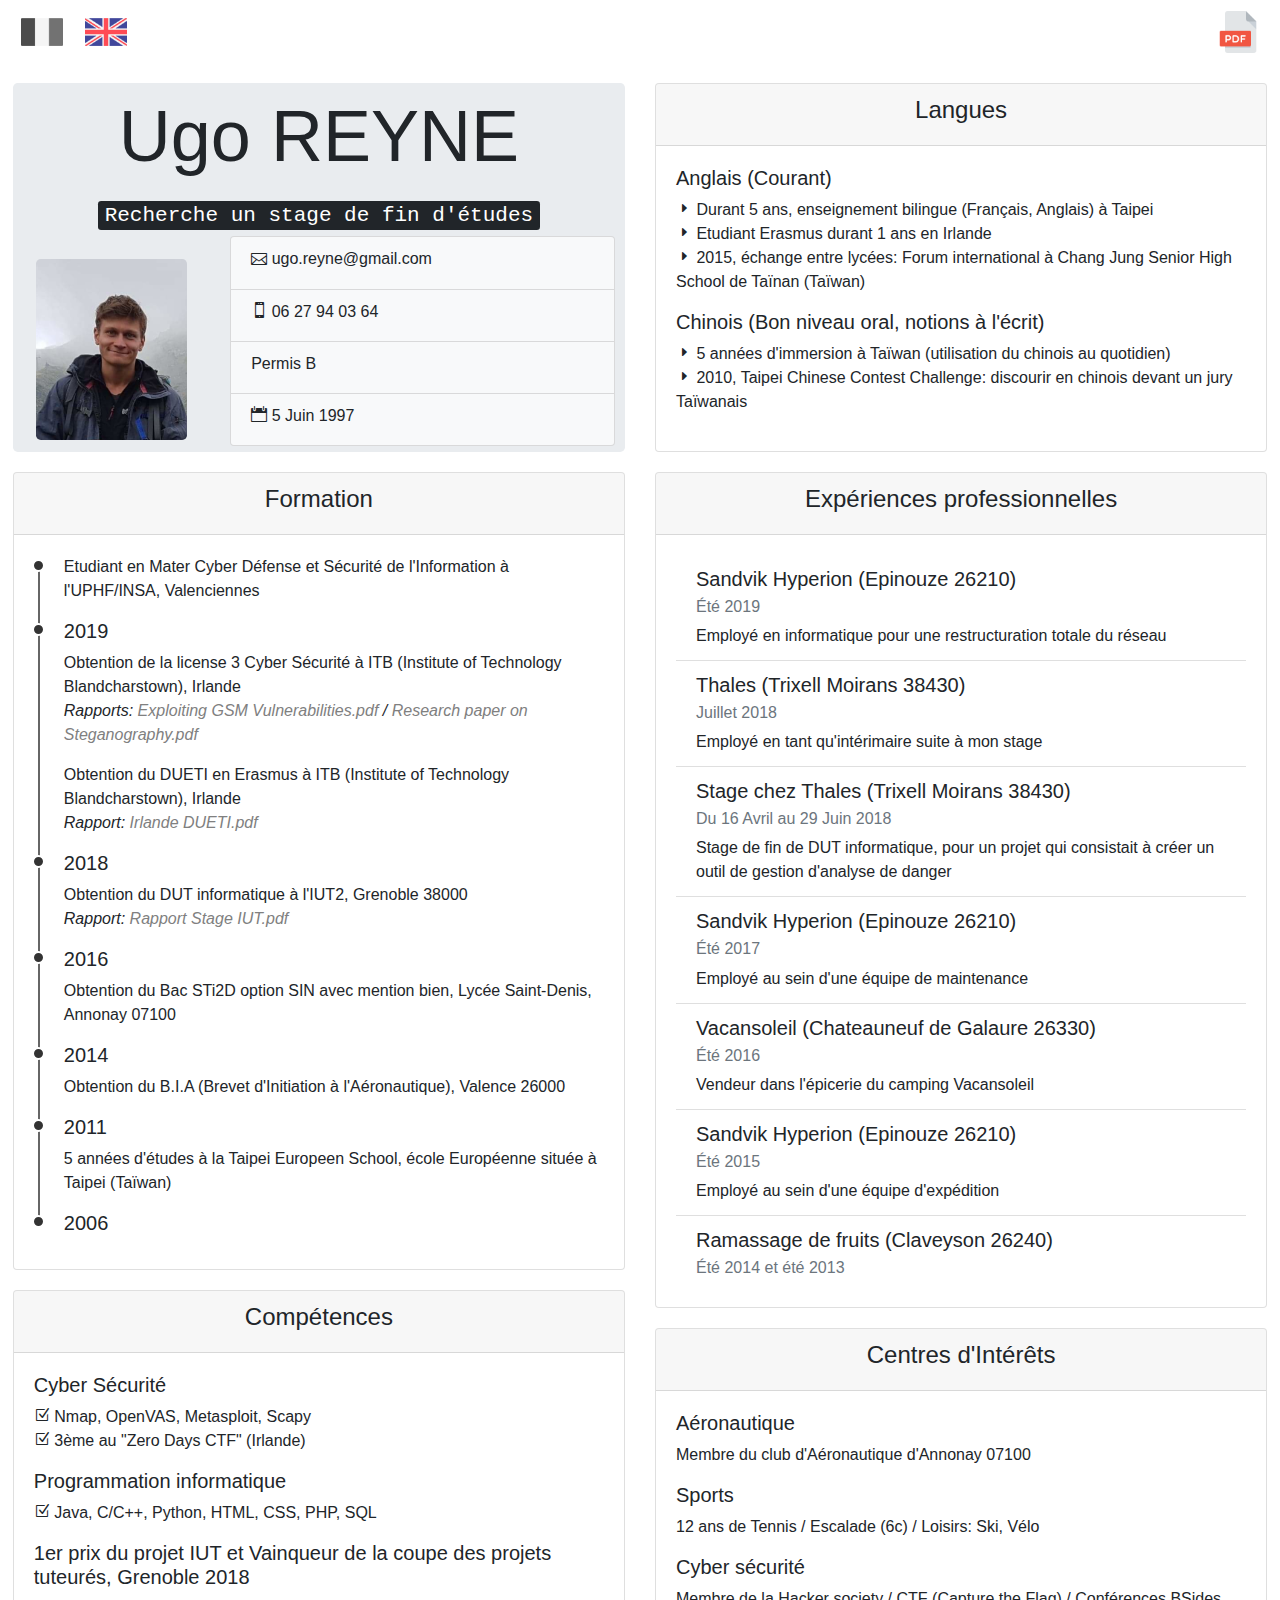
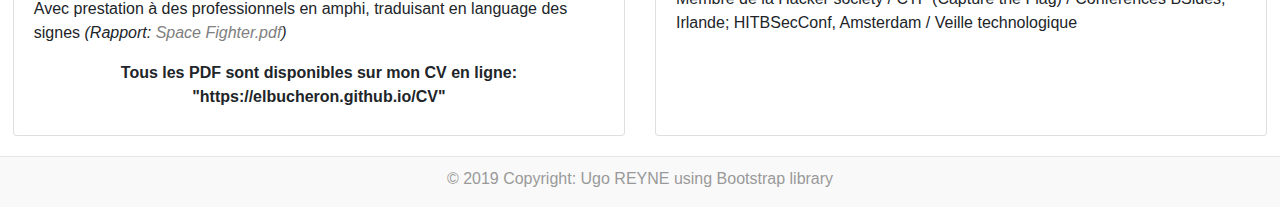
==== commit 2df9372c: "Added text" ====
--- a/index.html
+++ b/index.html
@@ -29,7 +29,7 @@
       <div class="col-sm-6">
         <div class="jumbotron">
           <h1 class="display-3">Ugo REYNE</h1>
-          <h5 class="text-center">Recherche d'un stage de fin d'études</h5>
+	  <h4 class="text-center"><kbd>Recherche un stage de fin d'études</kbd></h4>
           <div class="row">
             <div class="col-sm-4">
               <img src="img/profile.png">
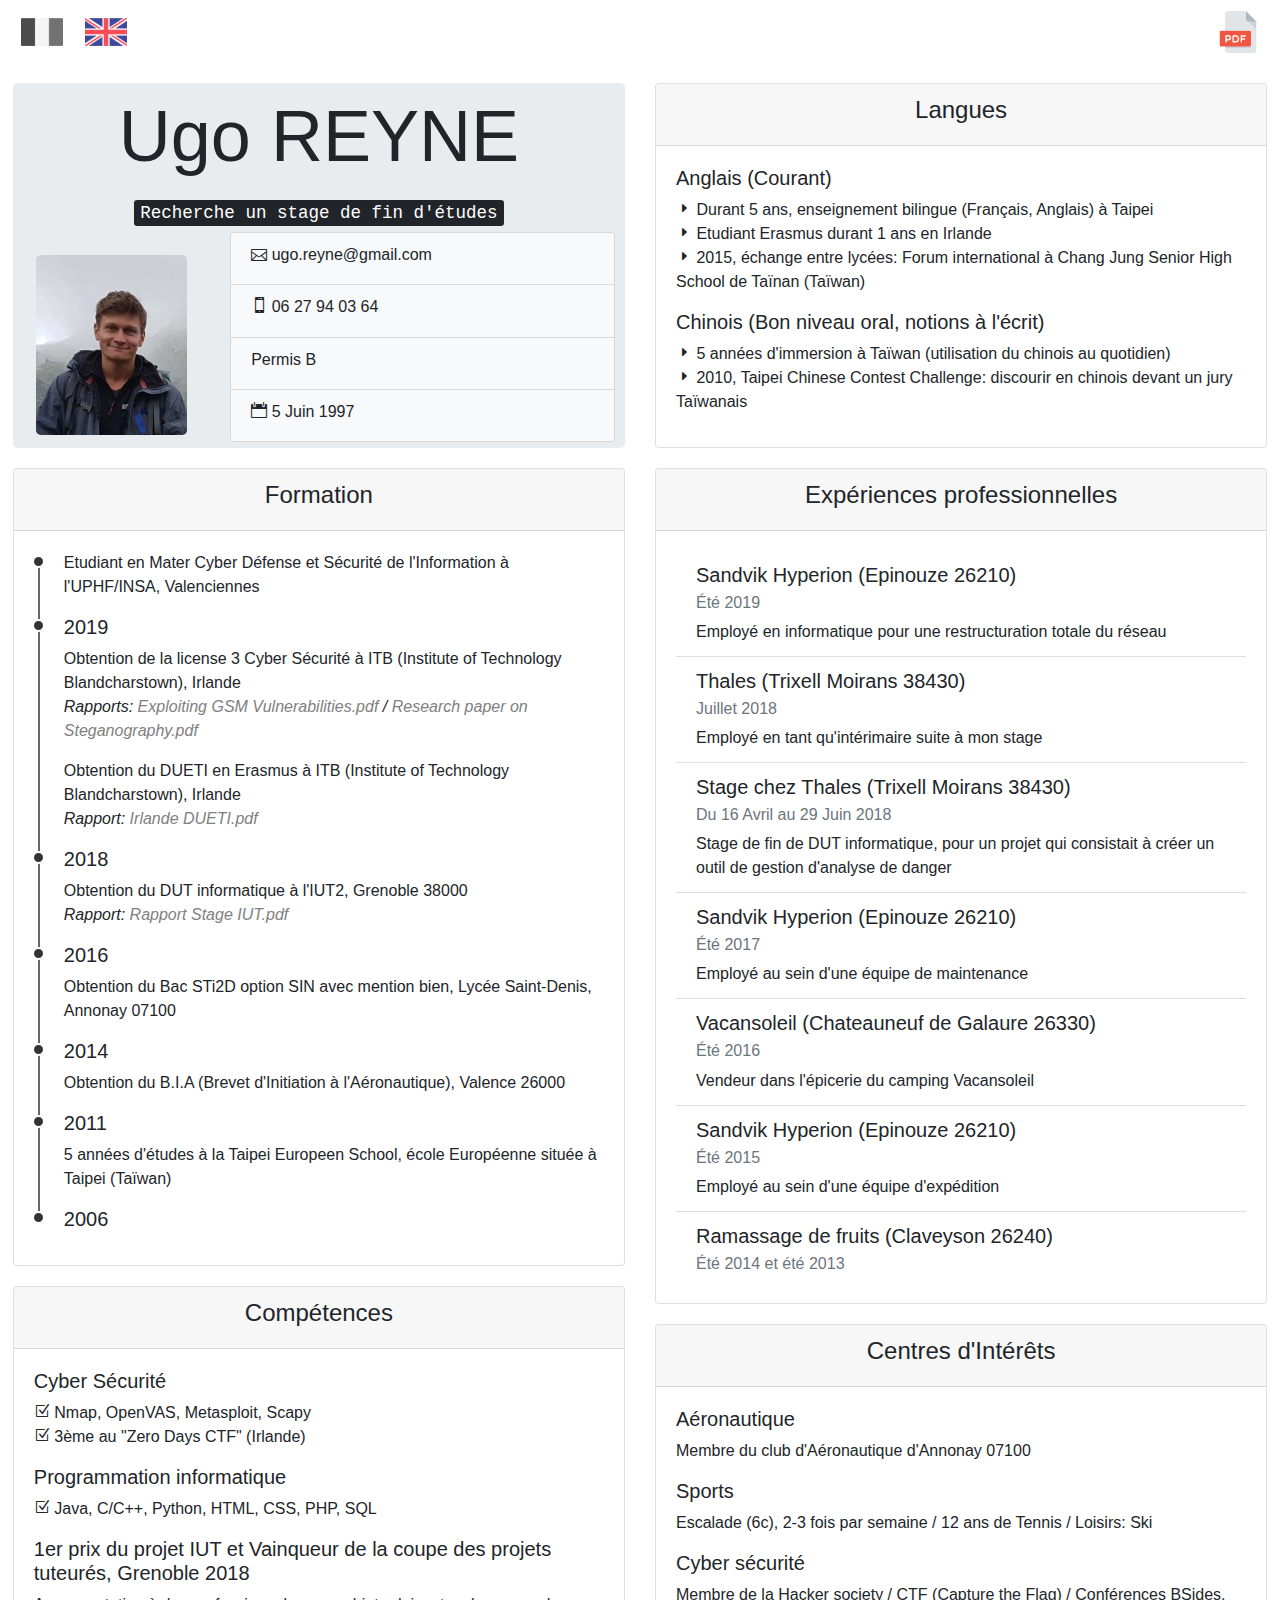
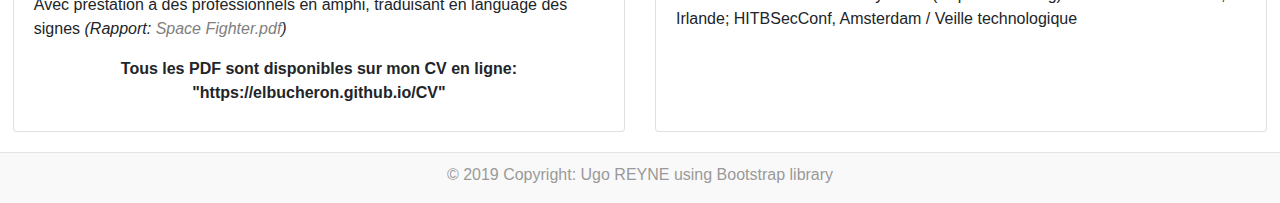
==== commit c685918e: "Modified a bit the layout" ====
--- a/index.html
+++ b/index.html
@@ -29,7 +29,7 @@
       <div class="col-sm-6">
         <div class="jumbotron">
           <h1 class="display-3">Ugo REYNE</h1>
-	  <h4 class="text-center"><kbd>Recherche un stage de fin d'études</kbd></h4>
+	  <h5 class="text-center"><kbd>Recherche un stage de fin d'études</kbd></h5>
           <div class="row">
             <div class="col-sm-4">
               <img src="img/profile.png">
@@ -243,7 +243,7 @@
             <p>Membre du club d'Aéronautique d'Annonay 07100</p>
 
             <h5>Sports</h5>
-            <p>12 ans de Tennis / Escalade (6c) / Loisirs: Ski, Vélo</p>
+            <p>Escalade (6c), 2-3 fois par semaine / 12 ans de Tennis / Loisirs: Ski</p>
 
             <h5>Cyber sécurité</h5>
             <p>Membre de la Hacker society / CTF (Capture the Flag) / Conférences BSides, Irlande; HITBSecConf, Amsterdam / Veille technologique</p>
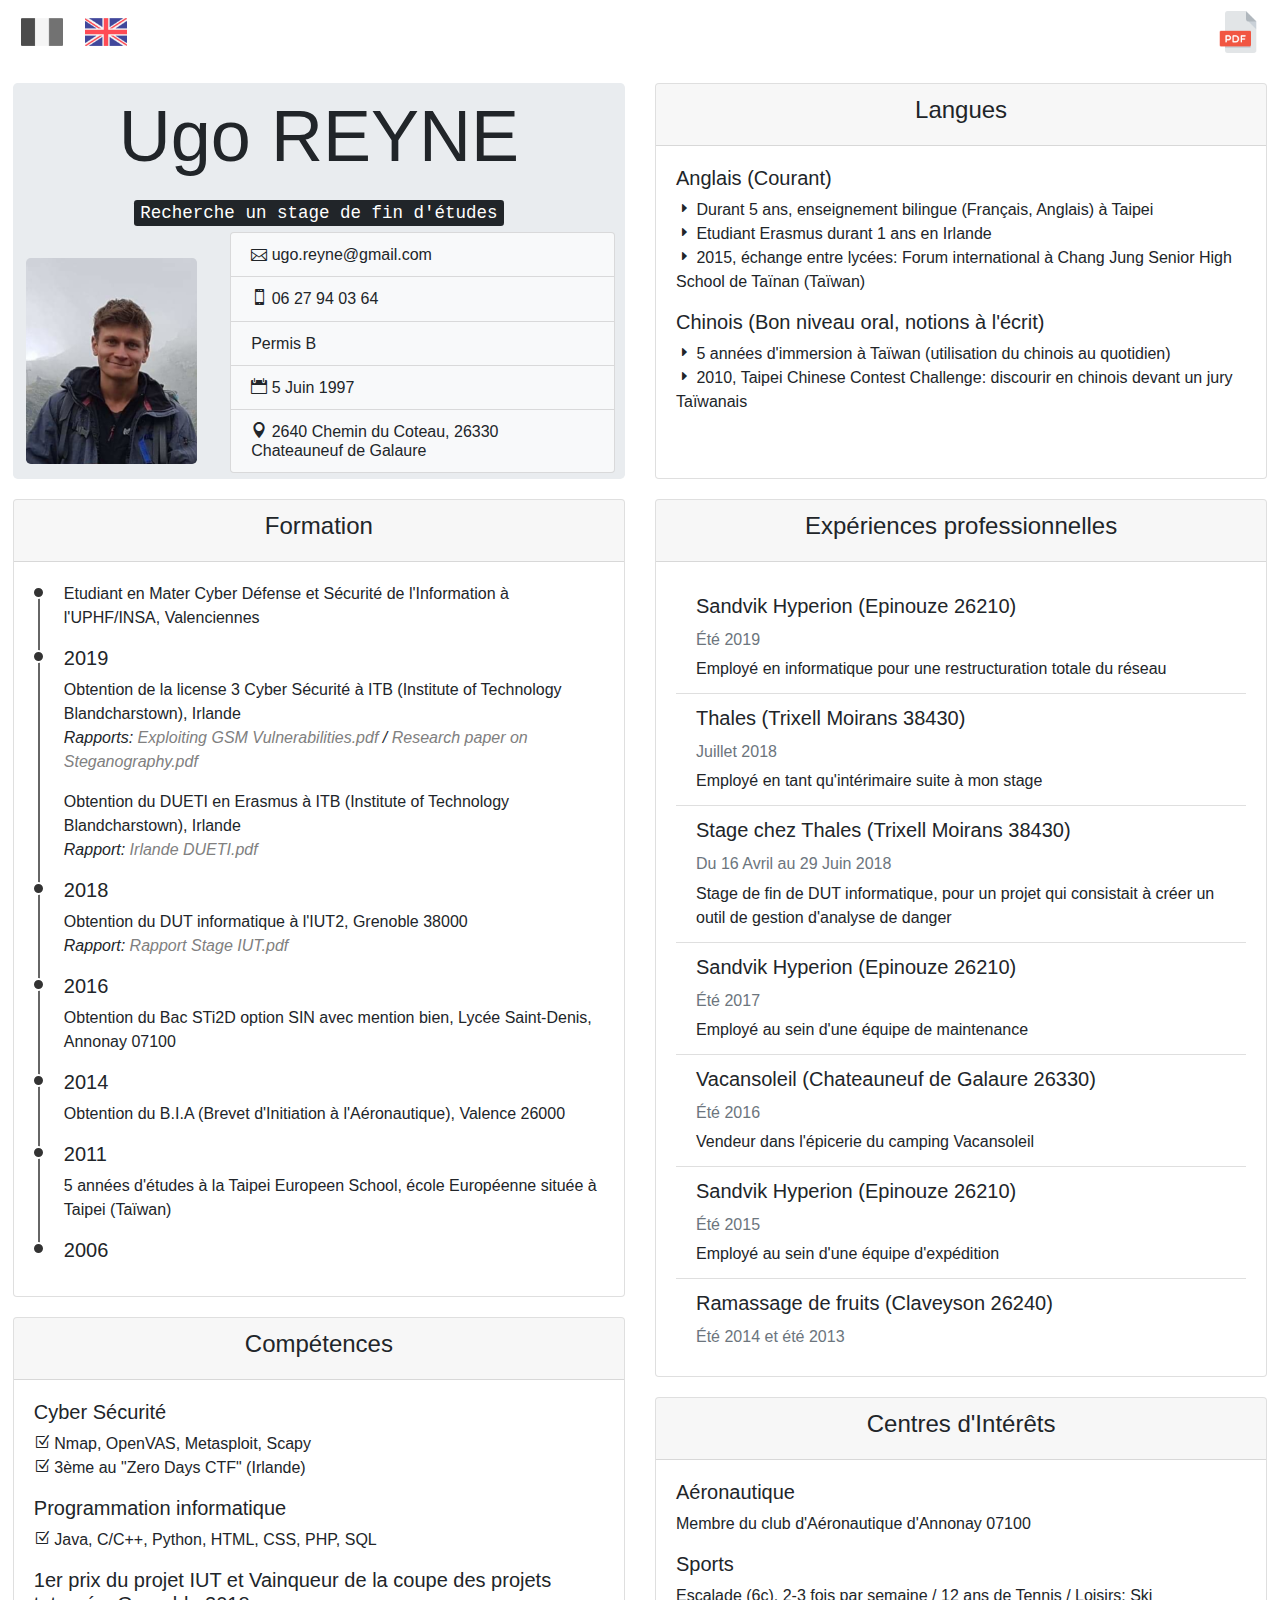
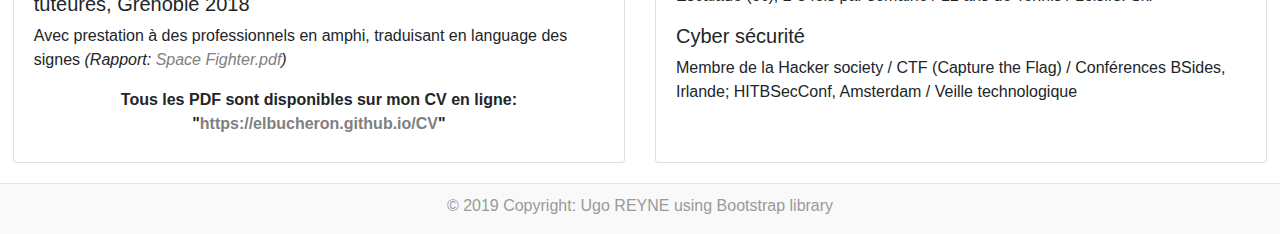
==== commit fb9ef0f0: "Added address" ====
--- a/index.html
+++ b/index.html
@@ -56,6 +56,11 @@
                     <h6><i aria-hidden="true" data-icon="&#xe023;"></i> 5 Juin 1997</h6>
                   </div>
                 </li>
+                <li class="list-group-item d-flex justify-content-between bg-light">
+                  <div>
+                    <h6><i aria-hidden="true" data-icon="&#xe081;"></i> 2640 Chemin du Coteau, 26330 Chateauneuf de Galaure</h6>
+                  </div>
+                </li>
               </ul>
             </div>
           </div>
@@ -176,7 +181,7 @@
               <em>(Rapport: <a href="files/reports/Space_Fighter.pdf">Space Fighter.pdf</a>)</em>
             </p>
 
-            <p class="text-center"><b>Tous les PDF sont disponibles sur mon CV en ligne: "https://elbucheron.github.io/CV"</b></p>
+	    <p class="text-center"><b>Tous les PDF sont disponibles sur mon CV en ligne: "<a href="https://elbucheron.github.io/CV">https://elbucheron.github.io/CV</a>"</b></p>
           </div>
         </div>
         <!-- //////////////////////////////////////////////////////////////////// -->
--- a/css/style.css
+++ b/css/style.css
@@ -53,6 +53,10 @@
   color: white;
   background-color: gray;
   text-decoration: none;
+}
+
+.list-group-item h6 {
+  margin: 0px;
 }
 
 .entete-right {
--- a/css/responsive.css
+++ b/css/responsive.css
@@ -11,11 +11,14 @@
 	.entete {
 		margin-top: 0px;
 	}
-
+	.list-group-item {
+		padding-top: 5px;
+		padding-bottom: 5px;
+	}
 	.info_timeline ul li .con h5 {
 		margin-bottom: 0;
 	}
 	.info_timeline ul li .con p {
 		margin-bottom: 12px;
 	}
-}+}
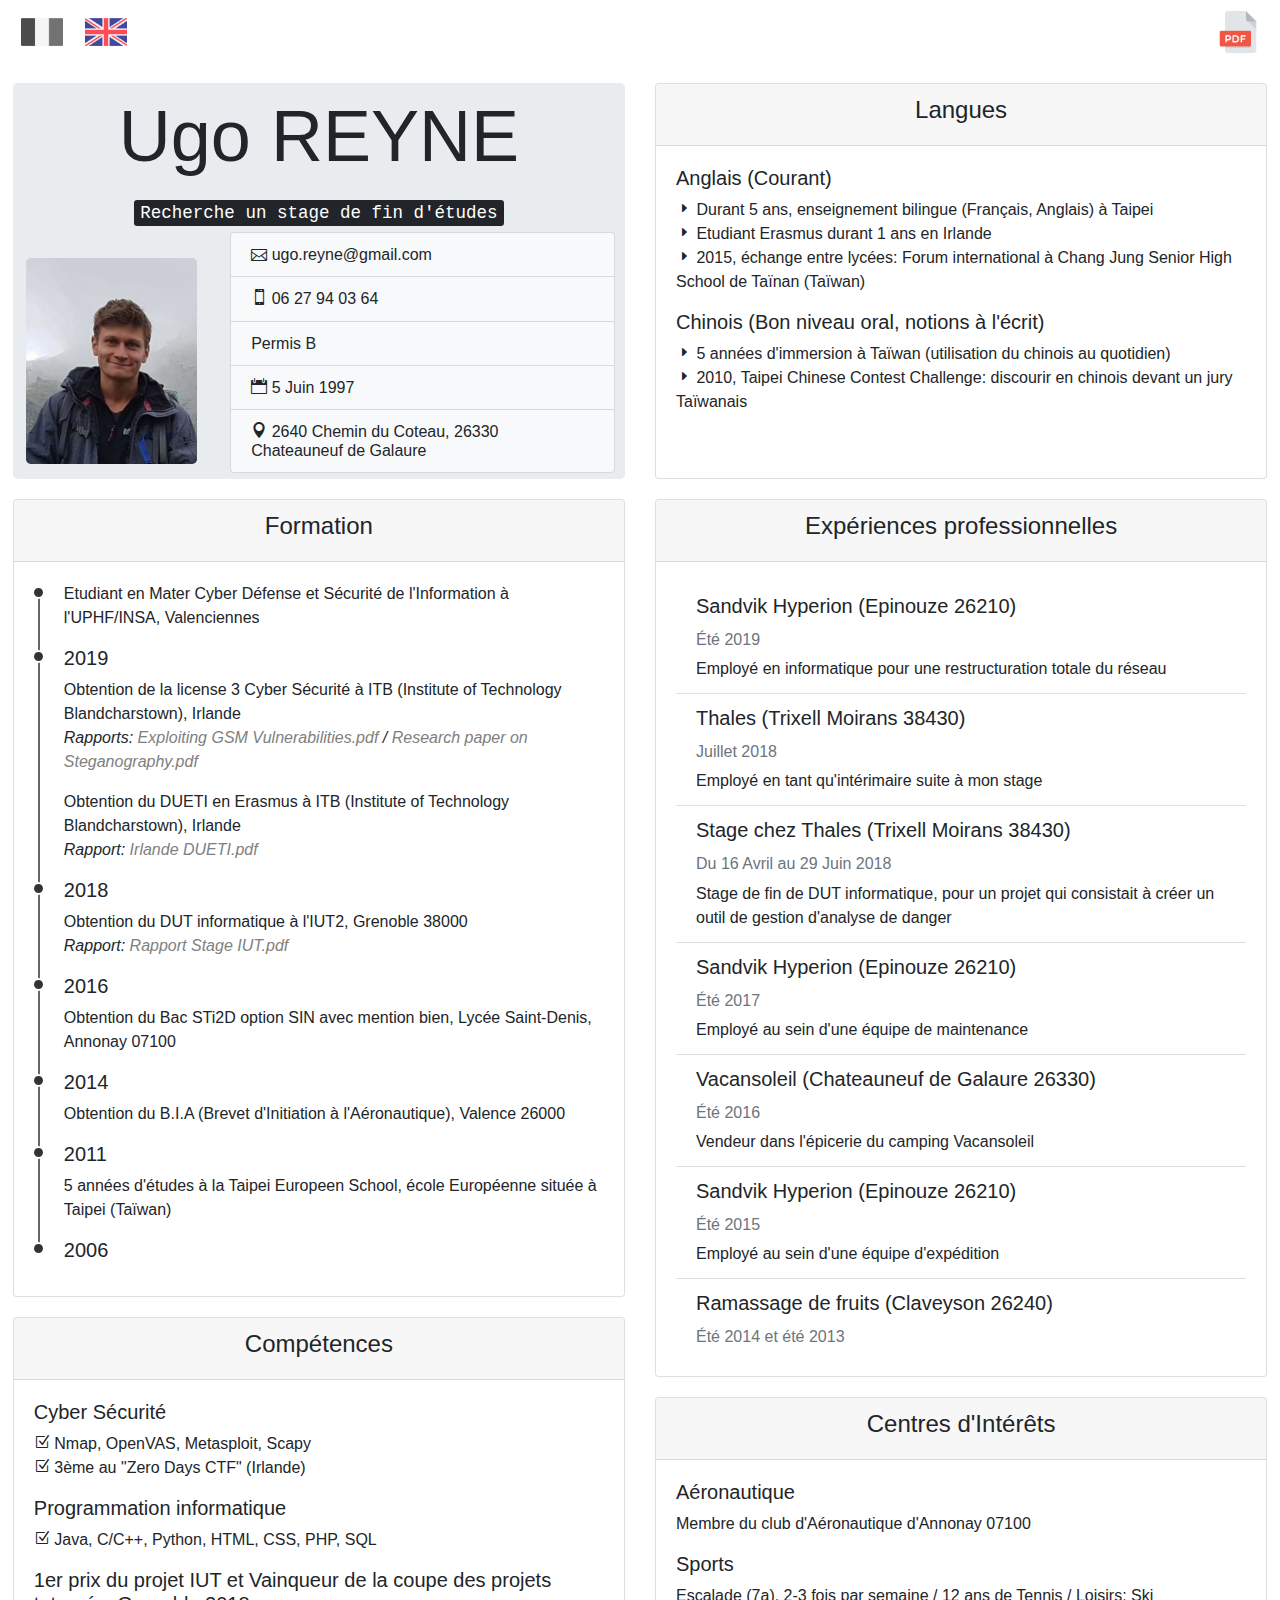
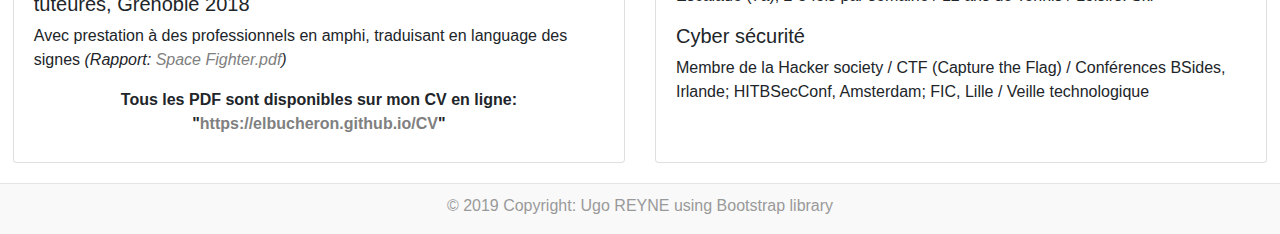
==== commit c64f4074: "Modified english CV" ====
--- a/index.html
+++ b/index.html
@@ -248,10 +248,10 @@
             <p>Membre du club d'Aéronautique d'Annonay 07100</p>
 
             <h5>Sports</h5>
-            <p>Escalade (6c), 2-3 fois par semaine / 12 ans de Tennis / Loisirs: Ski</p>
+            <p>Escalade (7a), 2-3 fois par semaine / 12 ans de Tennis / Loisirs: Ski</p>
 
             <h5>Cyber sécurité</h5>
-            <p>Membre de la Hacker society / CTF (Capture the Flag) / Conférences BSides, Irlande; HITBSecConf, Amsterdam / Veille technologique</p>
+            <p>Membre de la Hacker society / CTF (Capture the Flag) / Conférences BSides, Irlande; HITBSecConf, Amsterdam; FIC, Lille / Veille technologique</p>
           </div>
         </div>
         <!-- //////////////////////////////////////////////////////////////////// -->
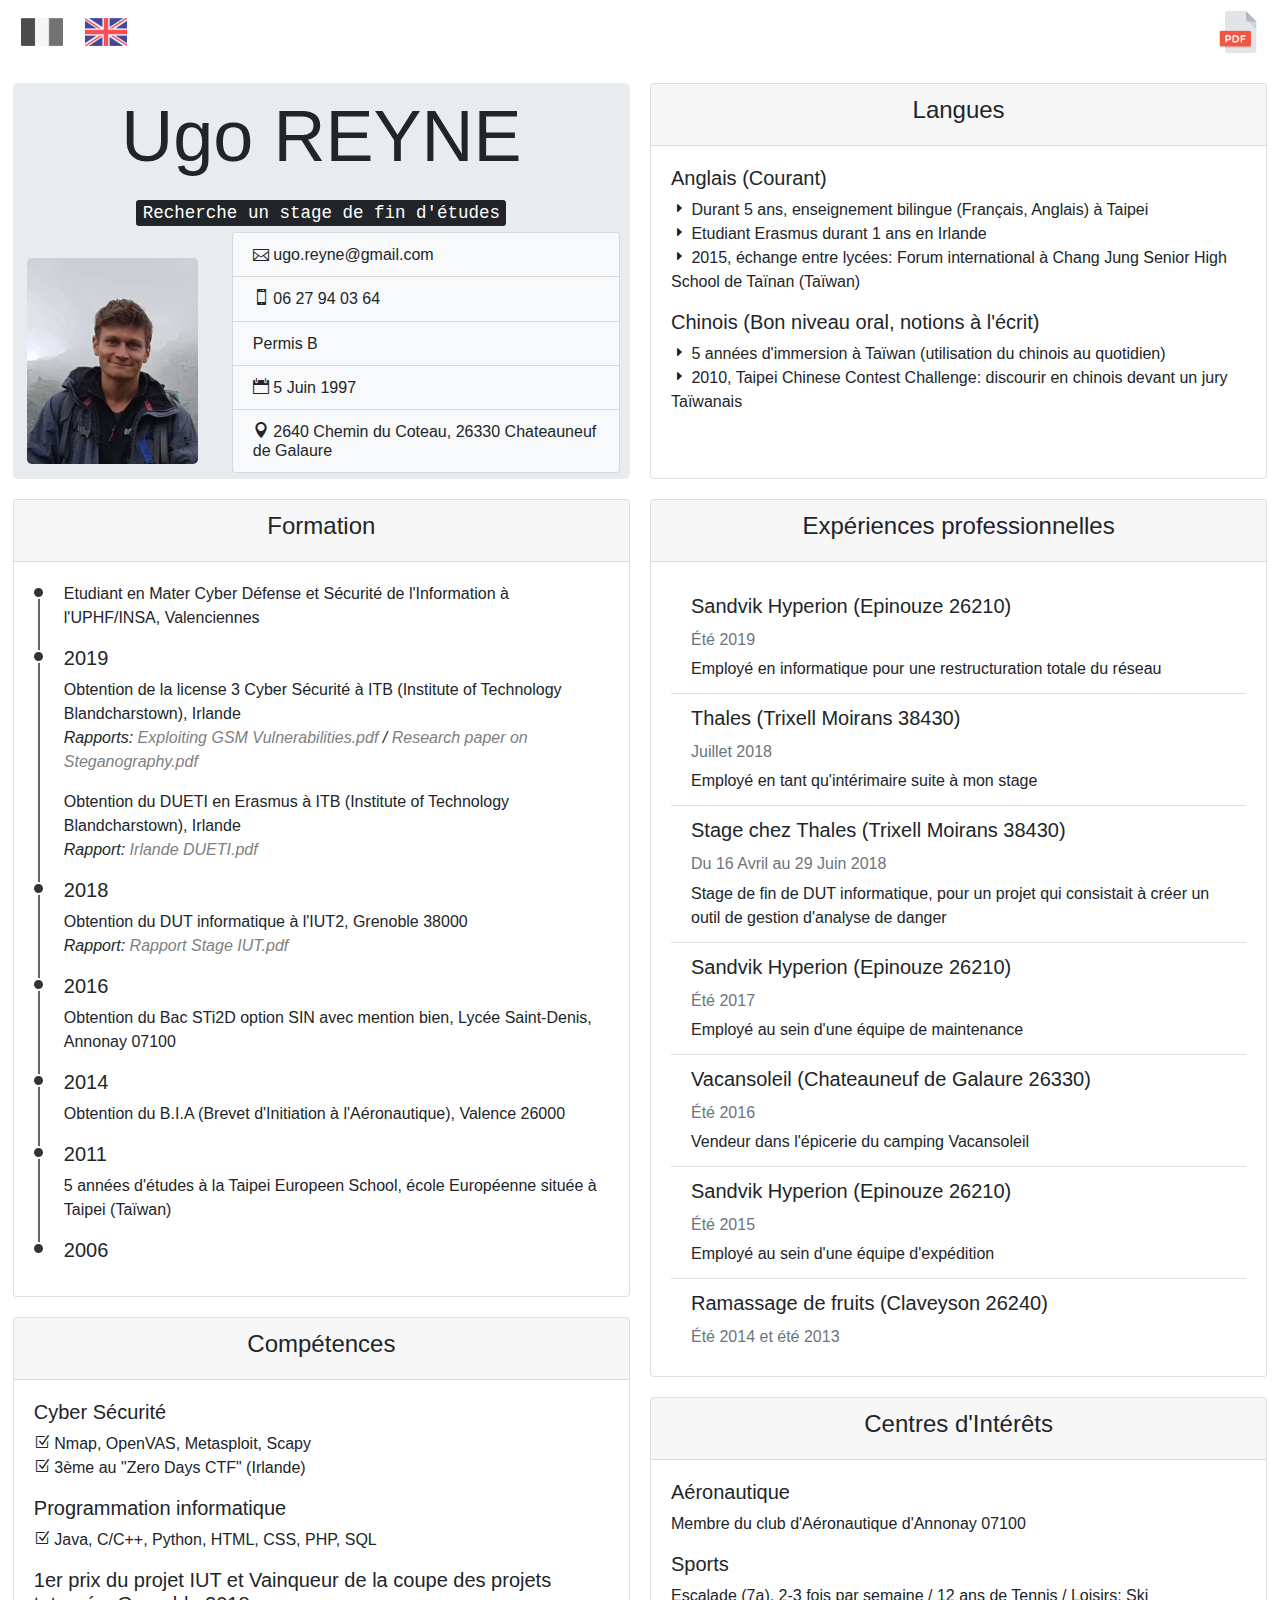
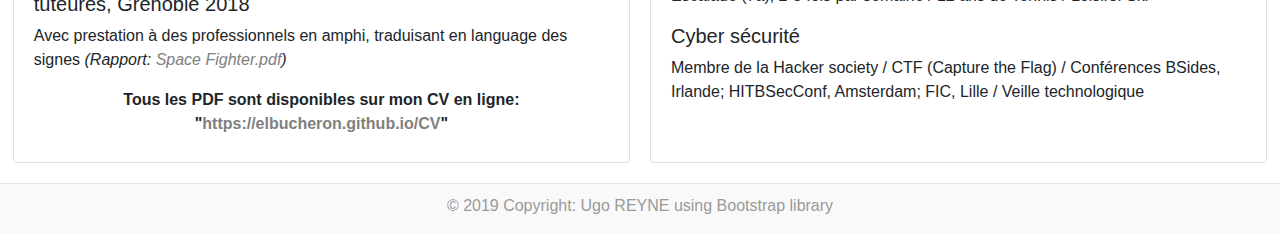
==== commit 5504f2b7: "Modified english CV" ====
--- a/index.html
+++ b/index.html
@@ -26,7 +26,7 @@
 
     <div class="row entete">
       <!-- Entête -->
-      <div class="col-sm-6">
+      <div class="col-sm-6 left">
         <div class="jumbotron">
           <h1 class="display-3">Ugo REYNE</h1>
 	  <h5 class="text-center"><kbd>Recherche un stage de fin d'études</kbd></h5>
@@ -70,7 +70,7 @@
 
 
       <!-- Langues -->
-        <div class="col-sm-6">
+        <div class="col-sm-6 right">
           <div class="card entete-right">
             <div class="card-header text-center"><h4>Langues</h4></div>
             <div class="card-body">
@@ -90,7 +90,7 @@
 
 
     <div class="row">
-      <div class="col-sm-6">
+      <div class="col-sm-6 left">
         <!-- Formations -->
         <div class="card">
           <div class="card-header text-center"><h4>Formation</h4></div>
@@ -188,7 +188,7 @@
       </div>
 
 
-      <div class="col-sm-6">
+      <div class="col-sm-6 right">
         <!-- Experiences Professionnelles -->
         <div class="card">
           <div class="card-header text-center"><h4>Expériences professionnelles</h4></div>
--- a/css/style.css
+++ b/css/style.css
@@ -8,6 +8,14 @@
 	display: flex;
 	flex-direction: column;
 	align-items: stretch;
+}
+
+.left {
+	padding-right: 10px;
+}
+
+.right {
+	padding-left: 10px;
 }
 
 .card {
--- a/css/responsive.css
+++ b/css/responsive.css
@@ -16,7 +16,7 @@
 		padding-bottom: 5px;
 	}
 	.info_timeline ul li .con h5 {
-		margin-bottom: 0;
+		margin-bottom: 0px;
 	}
 	.info_timeline ul li .con p {
 		margin-bottom: 12px;
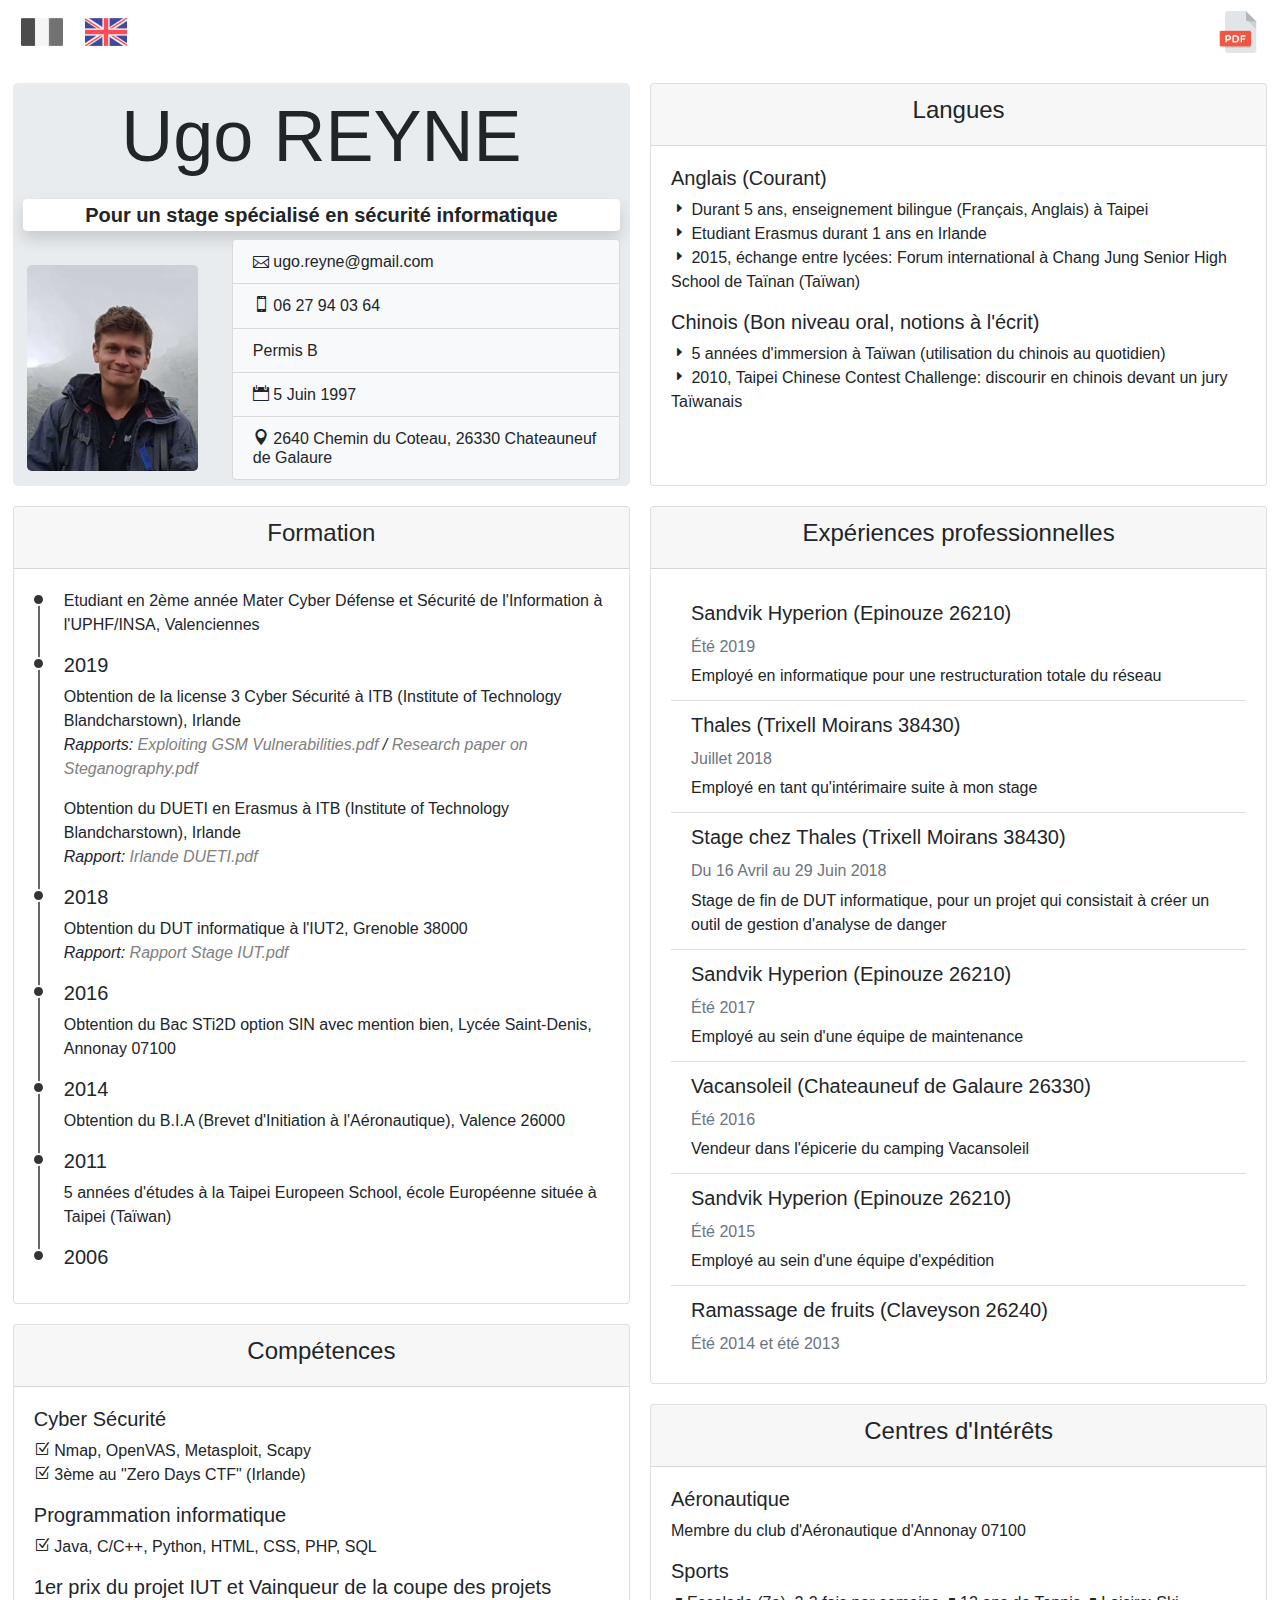
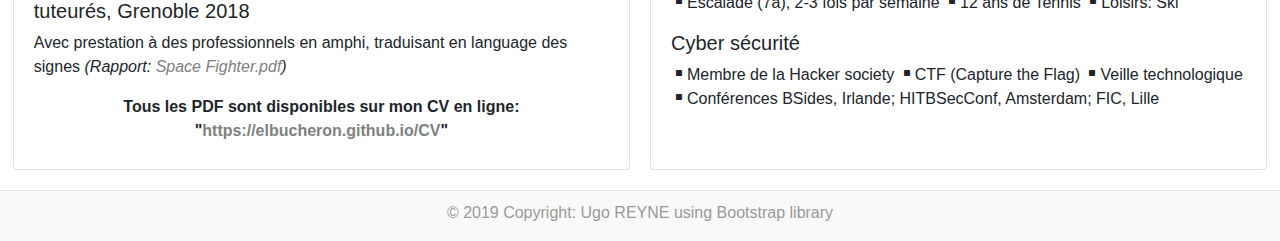
==== commit 5fb61336: "Modified a bit" ====
--- a/index.html
+++ b/index.html
@@ -29,7 +29,7 @@
       <div class="col-sm-6 left">
         <div class="jumbotron">
           <h1 class="display-3">Ugo REYNE</h1>
-	  <h5 class="text-center"><kbd>Recherche un stage de fin d'études</kbd></h5>
+	  <h5 class="text-center shadow p-1 bg-white rounded"><strong>Pour un stage spécialisé en sécurité informatique</strong></h5>
           <div class="row">
             <div class="col-sm-4">
               <img src="img/profile.png">
@@ -101,7 +101,7 @@
                       <div class="dot"><b></b></div>
                       <div class="con">
                           <!-- <h5>Aujourd'hui</h5> -->
-                          <p>Etudiant en Mater Cyber Défense et Sécurité de l'Information à l'UPHF/INSA, Valenciennes</p>
+                          <p>Etudiant en 2ème année Mater Cyber Défense et Sécurité de l'Information à l'UPHF/INSA, Valenciennes</p>
                       </div>
                   </li>
                   <li class="clearfix">
@@ -248,10 +248,10 @@
             <p>Membre du club d'Aéronautique d'Annonay 07100</p>
 
             <h5>Sports</h5>
-            <p>Escalade (7a), 2-3 fois par semaine / 12 ans de Tennis / Loisirs: Ski</p>
+            <p><i aria-hidden="true" data-icon="&#x5e;"></i>Escalade (7a), 2-3 fois par semaine <i aria-hidden="true" data-icon="&#x5e;"></i>12 ans de Tennis <i aria-hidden="true" data-icon="&#x5e;"></i>Loisirs: Ski</p>
 
             <h5>Cyber sécurité</h5>
-            <p>Membre de la Hacker society / CTF (Capture the Flag) / Conférences BSides, Irlande; HITBSecConf, Amsterdam; FIC, Lille / Veille technologique</p>
+            <p><i aria-hidden="true" data-icon="&#x5e;"></i>Membre de la Hacker society <i aria-hidden="true" data-icon="&#x5e;"></i>CTF (Capture the Flag) <i aria-hidden="true" data-icon="&#x5e;"></i>Veille technologique <i aria-hidden="true" data-icon="&#x5e;"></i>Conférences BSides, Irlande; HITBSecConf, Amsterdam; FIC, Lille</p>
           </div>
         </div>
         <!-- //////////////////////////////////////////////////////////////////// -->
--- a/css/responsive.css
+++ b/css/responsive.css
@@ -7,9 +7,20 @@
 	.header, .blog-footer {
 		display: none;
 	}
-
+	.card {
+		margin-bottom: 10px;
+	}
+	.jumbotron {
+		height: calc(100% - 10px);
+	}
 	.entete {
 		margin-top: 0px;
+	}
+	.left {
+		padding-right: 5px;
+	}
+	.right {
+		padding-left: 5px;
 	}
 	.list-group-item {
 		padding-top: 5px;
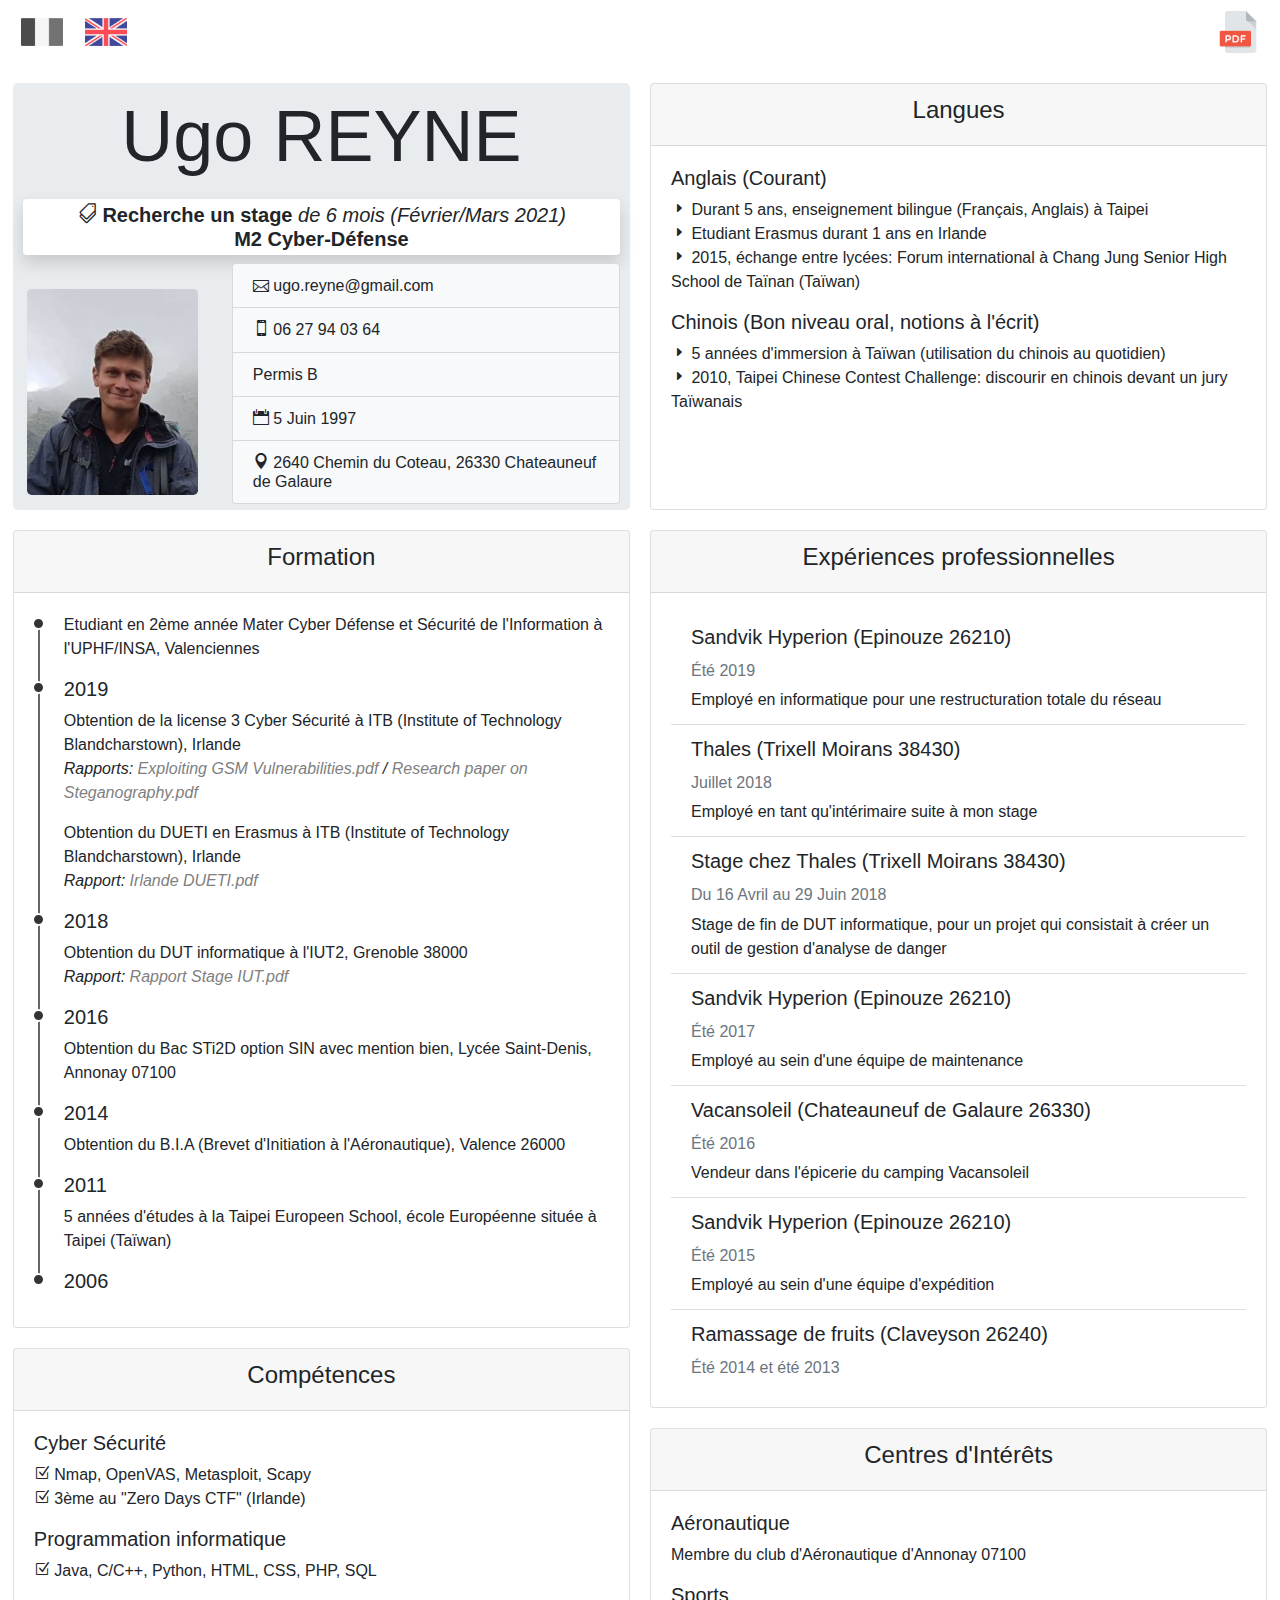
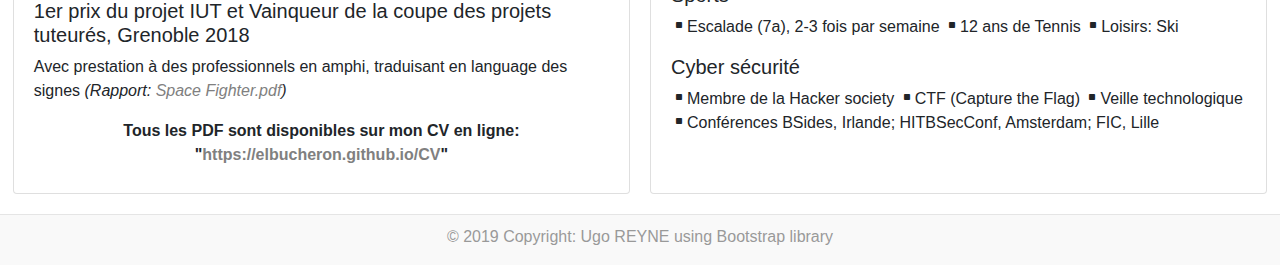
==== commit b6511843: "Modified the title" ====
--- a/index.html
+++ b/index.html
@@ -29,7 +29,7 @@
       <div class="col-sm-6 left">
         <div class="jumbotron">
           <h1 class="display-3">Ugo REYNE</h1>
-	  <h5 class="text-center shadow p-1 bg-white rounded"><strong>Pour un stage spécialisé en sécurité informatique</strong></h5>
+	  <h5 class="text-center shadow p-1 bg-white rounded"><strong><i aria-hidden="true" data-icon="&#xe018;"></i> Recherche un stage </strong> <em> de 6 mois (Février/Mars 2021)</em> <br> <strong>M2 Cyber-Défense</strong></h5>
           <div class="row">
             <div class="col-sm-4">
               <img src="img/profile.png">
